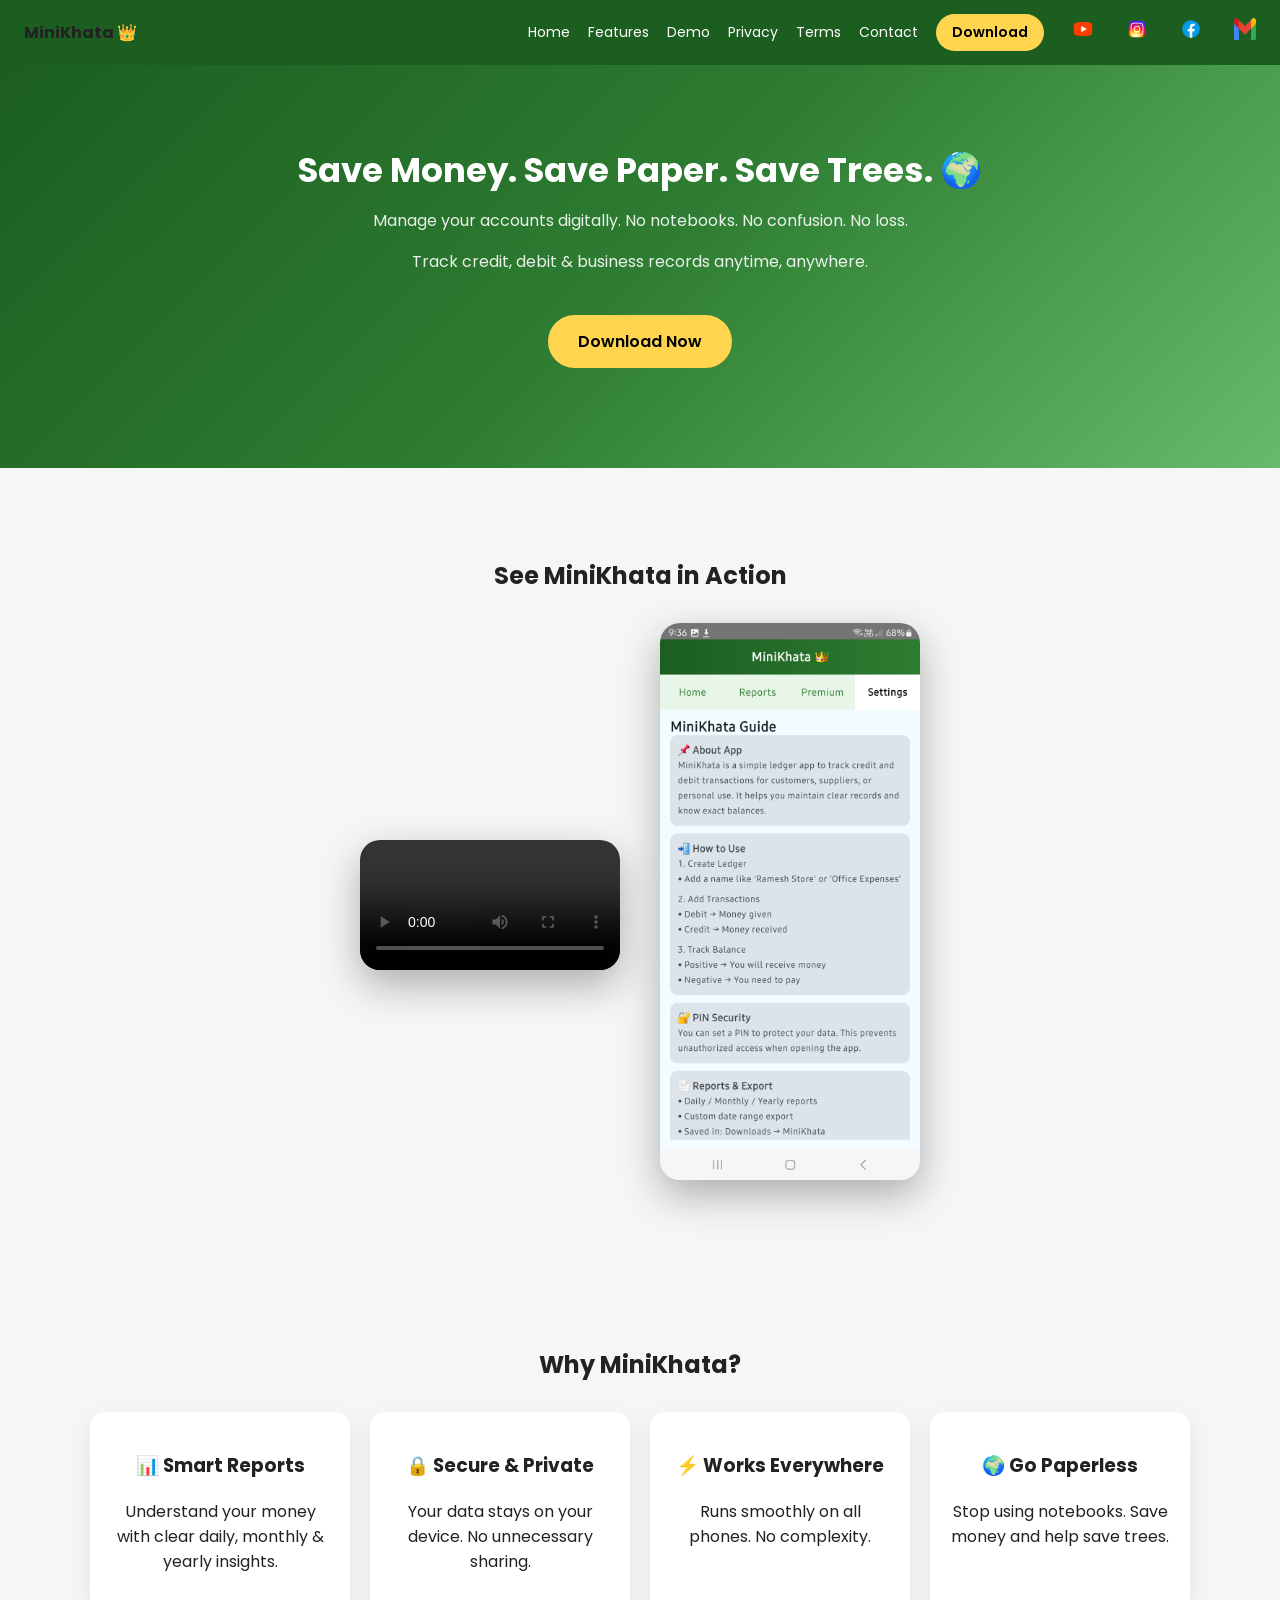
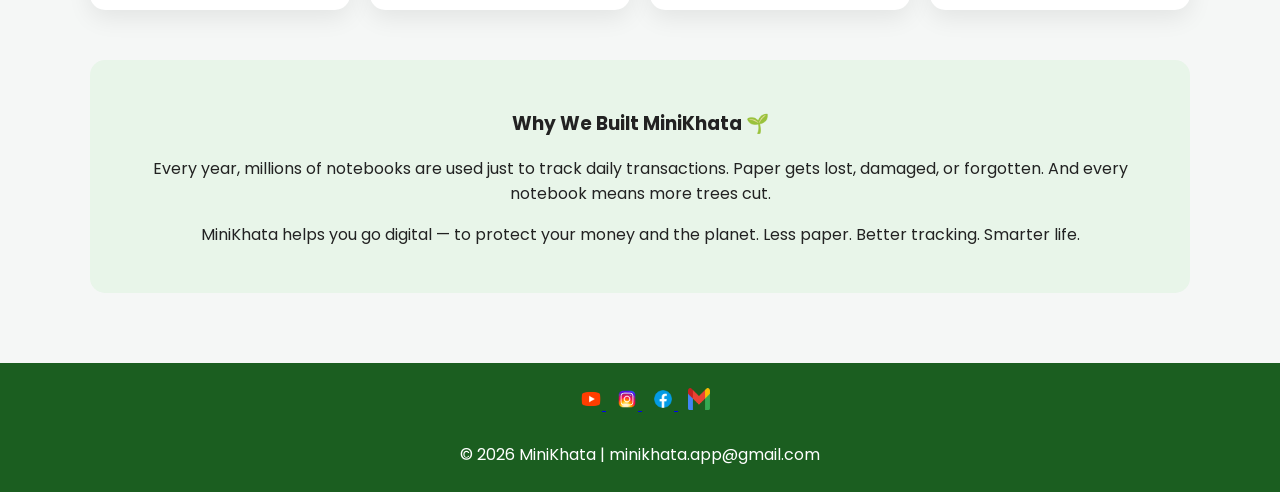
==== index.html @ c978efbb "Update index.html" ====
<!DOCTYPE html>
<html lang="en">
<head>
<meta charset="UTF-8">
<meta name="viewport" content="width=device-width, initial-scale=1.0">

<title>MiniKhata – Smart Ledger App</title>

<link href="https://fonts.googleapis.com/css2?family=Poppins:wght@300;500;700&display=swap" rel="stylesheet">

<style>

body{
margin:0;
font-family:'Poppins',sans-serif;
background:#f5f7f6;
color:#222;
}

/* NAV */
nav{
position:sticky;
top:0;
display:flex;
justify-content:space-between;
align-items:center;
padding:14px 24px;
background:#1B5E20;
z-index:1000;
}

nav a{
color:white;
text-decoration:none;
margin-left:18px;
font-size:14px;
}

.download-btn{
background:#FFD54F;
color:black;
padding:8px 16px;
border-radius:20px;
font-weight:600;
}

/* SOCIAL ICONS */
.social-icons img{
width:22px;
height:22px;
margin-left:10px;
}

/* HERO */
.hero{
background:linear-gradient(135deg,#1B5E20,#2E7D32,#66BB6A);
color:white;
text-align:center;
padding:80px 20px 100px;
}

.hero h1{
font-size:34px;
max-width:700px;
margin:auto;
}

.hero p{
margin-top:12px;
font-size:16px;
opacity:0.9;
}

.btn{
margin-top:25px;
display:inline-block;
padding:14px 30px;
background:#FFD54F;
color:black;
border-radius:30px;
text-decoration:none;
font-weight:600;
}

/* MAIN SECTION */
.section{
padding:70px 20px;
max-width:1100px;
margin:auto;
}

.center{text-align:center;}

/* VIDEO + SLIDER */
.showcase{
display:flex;
gap:40px;
justify-content:center;
align-items:center;
flex-wrap:wrap;
margin-top:30px;
}

video{
width:260px;
border-radius:20px;
box-shadow:0 15px 40px rgba(0,0,0,0.3);
}

.slider img{
width:260px;
border-radius:20px;
box-shadow:0 15px 40px rgba(0,0,0,0.3);
}

/* FEATURES */
.features{
display:grid;
grid-template-columns:repeat(auto-fit,minmax(220px,1fr));
gap:20px;
margin-top:30px;
}

.card{
background:white;
padding:20px;
border-radius:15px;
box-shadow:0 8px 25px rgba(0,0,0,0.08);
}

/* PURPOSE */
.purpose{
background:#e8f5e9;
border-radius:15px;
padding:30px;
margin-top:50px;
}

/* FOOTER */
footer{
text-align:center;
padding:25px;
background:#1B5E20;
color:white;
}

/* MOBILE */
@media(max-width:600px){
.hero h1{font-size:24px;}
video,.slider img{width:200px;}
}

</style>
</head>

<body>

<!-- NAV -->
<nav>
<div><strong>MiniKhata 👑</strong></div>

<div style="display:flex;align-items:center;">
<a href="#home">Home</a>
<a href="#features">Features</a>
<a href="#showcase">Demo</a>
<a href="privacy.html">Privacy</a>
<a href="terms.html">Terms</a>
<a href="contact.html">Contact</a>

<a href="https://play.google.com/store/apps/details?id=com.mahesh.minikhata" class="download-btn">Download</a>

<div class="social-icons">
<a href="https://youtube.com/@minikhata-app" target="_blank">
<img src="assets/icons/youtube.png">
</a>
<a href="https://www.instagram.com/minikhata.app/" target="_blank">
<img src="assets/icons/instagram.png">
</a>
<a href="https://fb.com/MiniKhata" target="_blank">
<img src="assets/icons/facebook.png">
</a>
<a href="mailto:minikhata.app@gmail.com">
<img src="assets/icons/gmail.png">
</a>
</div>

</div>
</nav>

<!-- HERO -->
<section class="hero" id="home">

<h1>Save Money. Save Paper. Save Trees. 🌍</h1>

<p>Manage your accounts digitally. No notebooks. No confusion. No loss.</p>

<p>Track credit, debit & business records anytime, anywhere.</p>

<a href="https://play.google.com/store/apps/details?id=com.mahesh.minikhata" class="btn">
Download Now
</a>

</section>

<!-- SHOWCASE -->
<section class="section center" id="showcase">

<h2>See MiniKhata in Action</h2>

<div class="showcase">

<video controls>
<source src="assets/video/demo.mp4" type="video/mp4">
</video>

<div class="slider">
<img id="slide" src="assets/screens/1.jpg">
</div>

</div>

</section>

<!-- FEATURES -->
<section class="section center" id="features">

<h2>Why MiniKhata?</h2>

<div class="features">

<div class="card">
<h3>📊 Smart Reports</h3>
<p>Understand your money with clear daily, monthly & yearly insights.</p>
</div>

<div class="card">
<h3>🔒 Secure & Private</h3>
<p>Your data stays on your device. No unnecessary sharing.</p>
</div>

<div class="card">
<h3>⚡ Works Everywhere</h3>
<p>Runs smoothly on all phones. No complexity.</p>
</div>

<div class="card">
<h3>🌍 Go Paperless</h3>
<p>Stop using notebooks. Save money and help save trees.</p>
</div>

</div>

<!-- PURPOSE -->
<div class="purpose">

<h3>Why We Built MiniKhata 🌱</h3>

<p>
Every year, millions of notebooks are used just to track daily transactions.
Paper gets lost, damaged, or forgotten.
And every notebook means more trees cut.
</p>

<p>
MiniKhata helps you go digital — to protect your money and the planet.
Less paper. Better tracking. Smarter life.
</p>

</div>

</section>

<!-- FOOTER -->
<footer>

<div class="social-icons">
<a href="https://youtube.com/@minikhata-app" target=" blank">
<img src="assets/icons/youtube.png">
</a>

<a href="https://www.instagram.com/minikhata.app/" target=" blank">
<img src="assets/icons/instagram.png">
</a>

<a href="https://fb.com/MiniKhata" target=" blank">
<img src="assets/icons/facebook.png">
</a>

<a href="mailto:minikhata.app@gmail.com">
<img src="assets/icons/gmail.png">
</a>
</div>

<br>
© 2026 MiniKhata | minikhata.app@gmail.com

</footer>

<!-- SLIDER SCRIPT -->
<script>

let images = [
"assets/screens/1.jpg",
"assets/screens/2.jpg",
"assets/screens/3.jpg",
"assets/screens/4.jpg",
"assets/screens/5.jpg",
"assets/screens/6.jpg",
"assets/screens/7.jpg",
"assets/screens/8.jpg",
"assets/screens/9.jpg",
"assets/screens/10.jpg",
"assets/screens/11.jpg"
];

let i = 0;

setInterval(() => {
i = (i + 1) % images.length;
document.getElementById("slide").src = images[i];
}, 700);

</script>

</body>
</html>
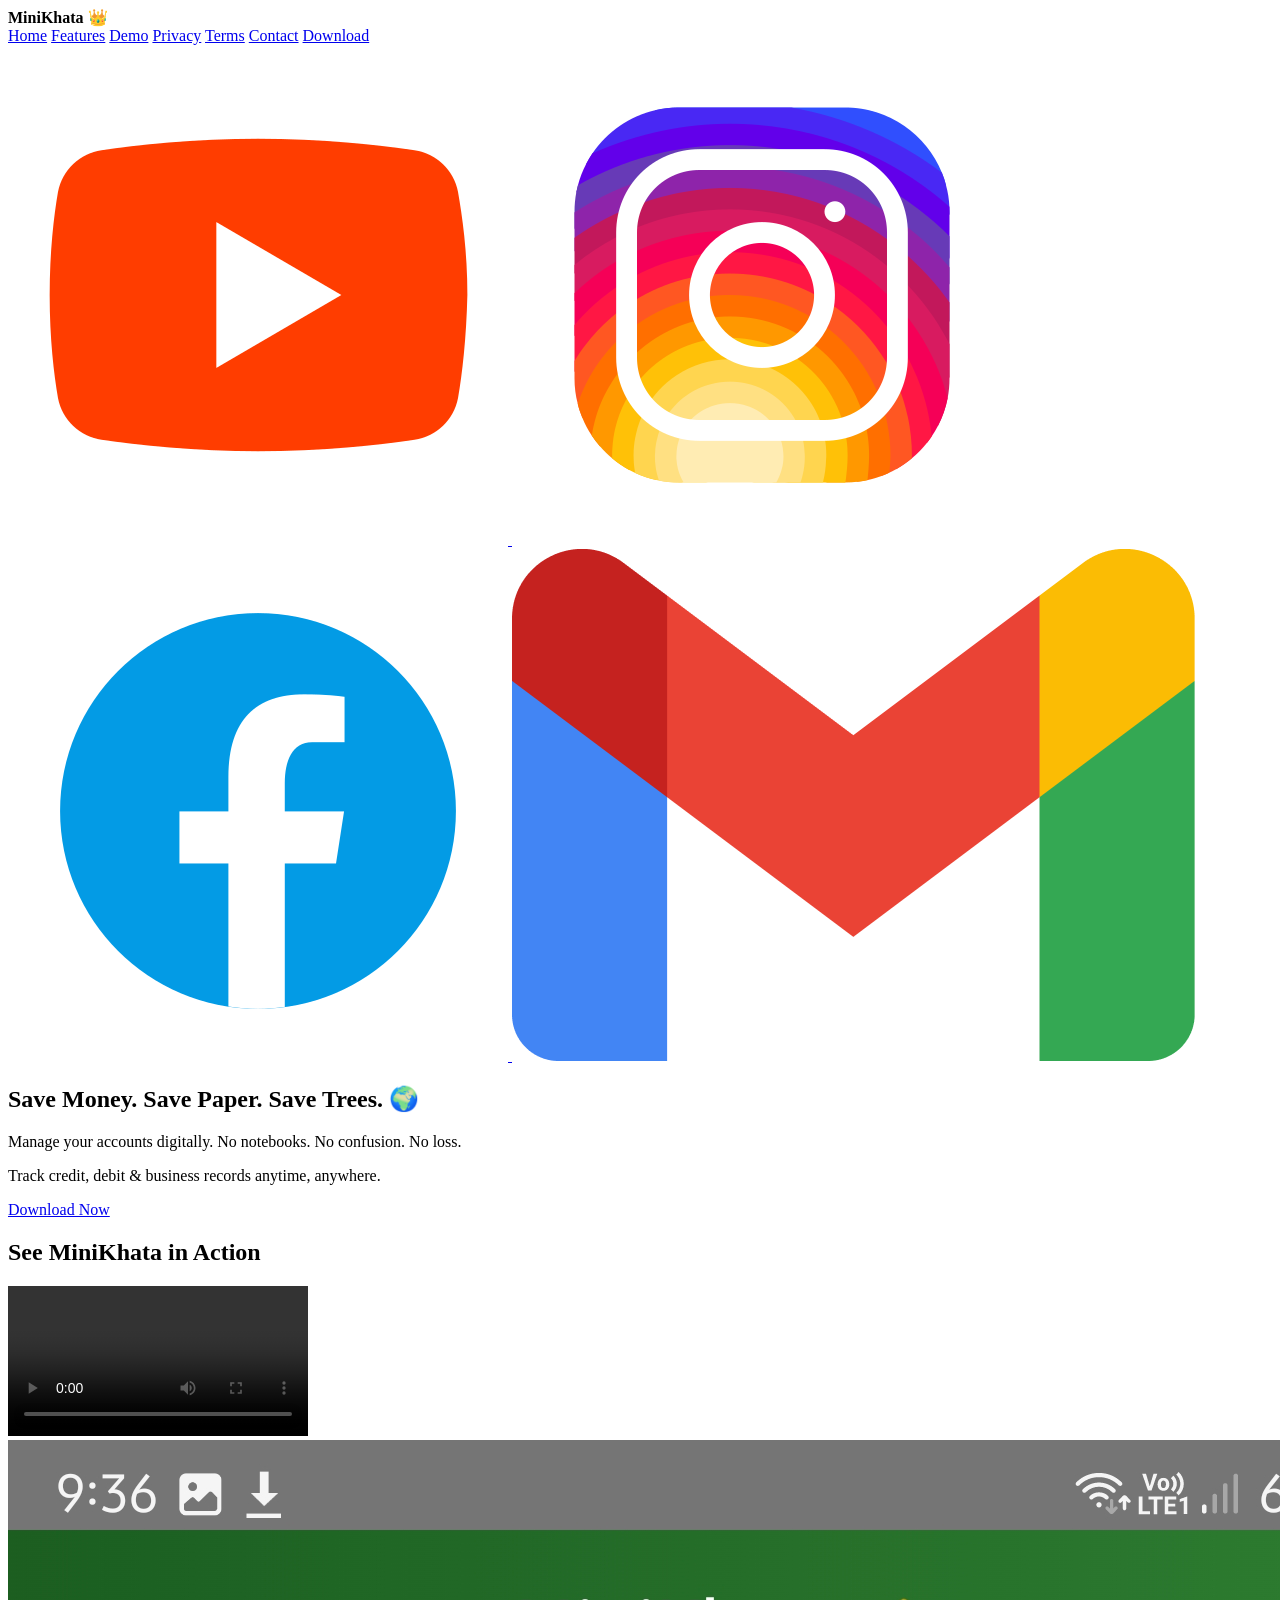
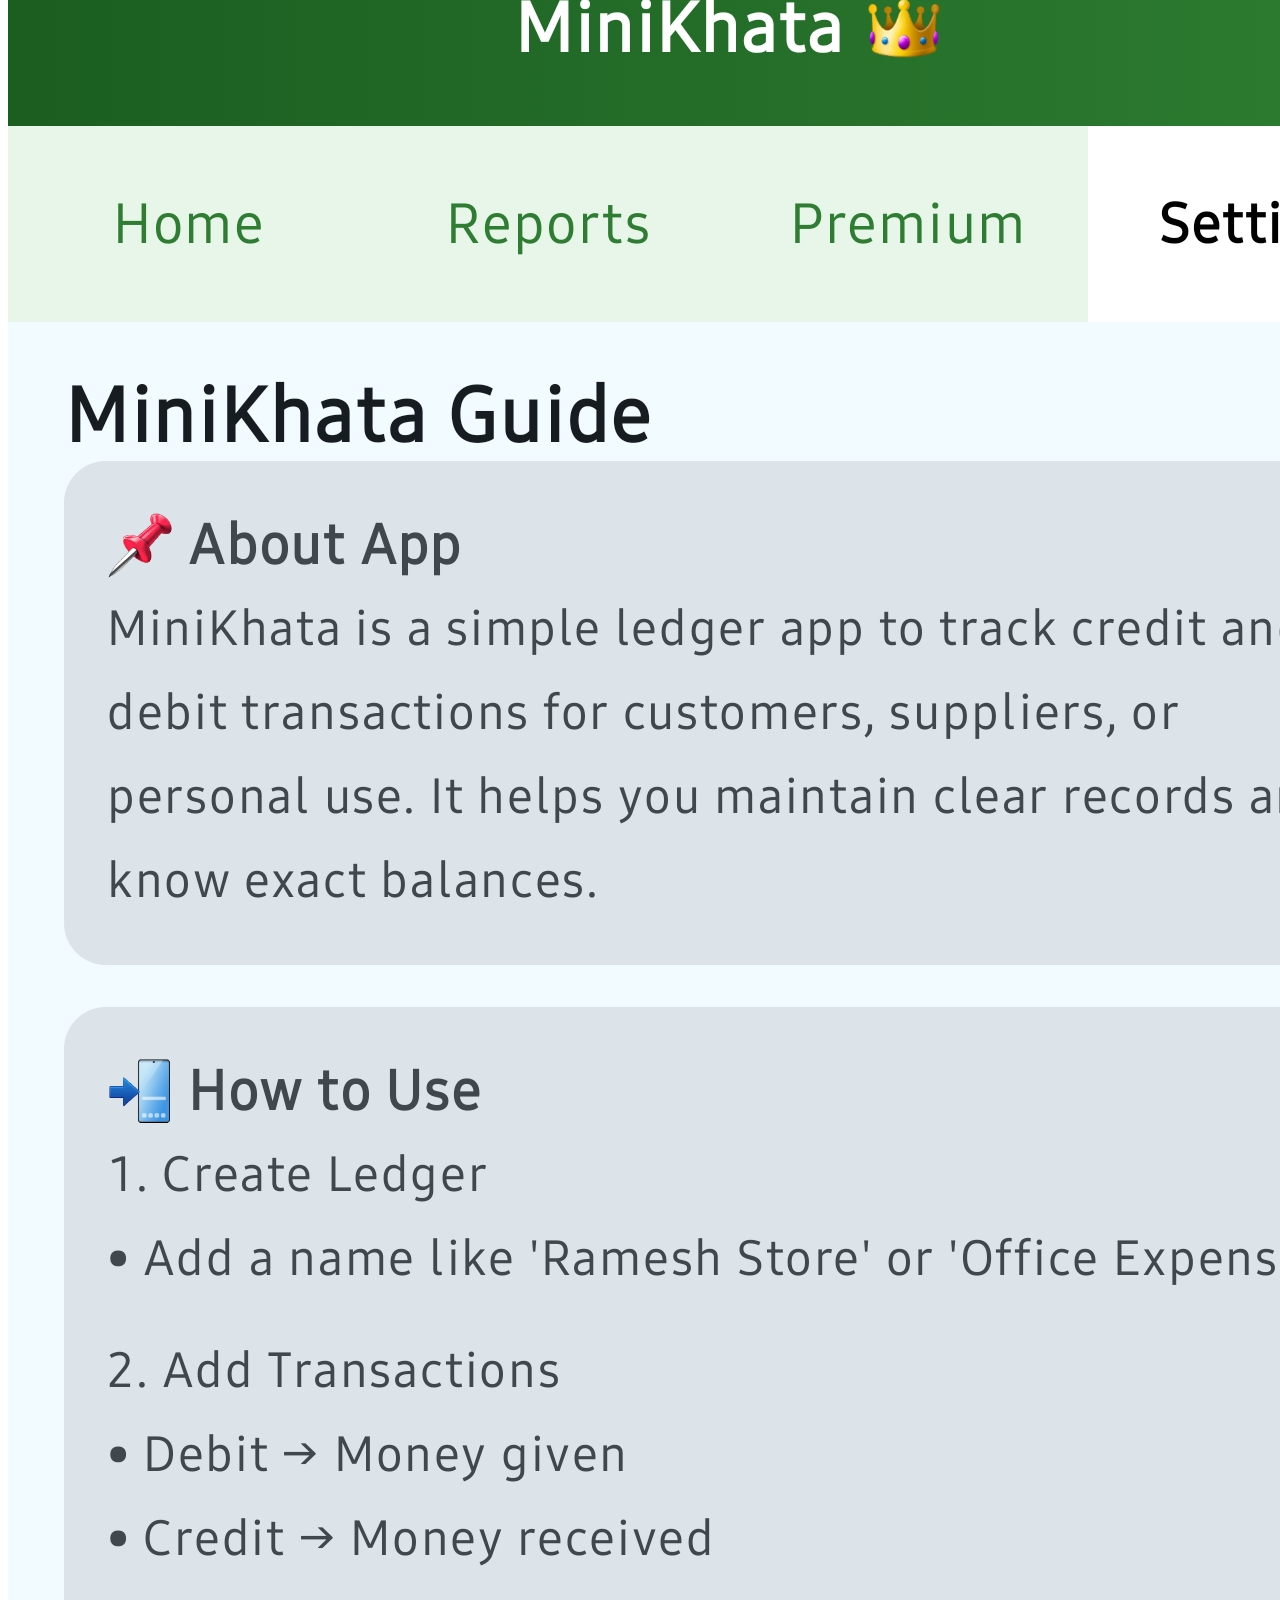
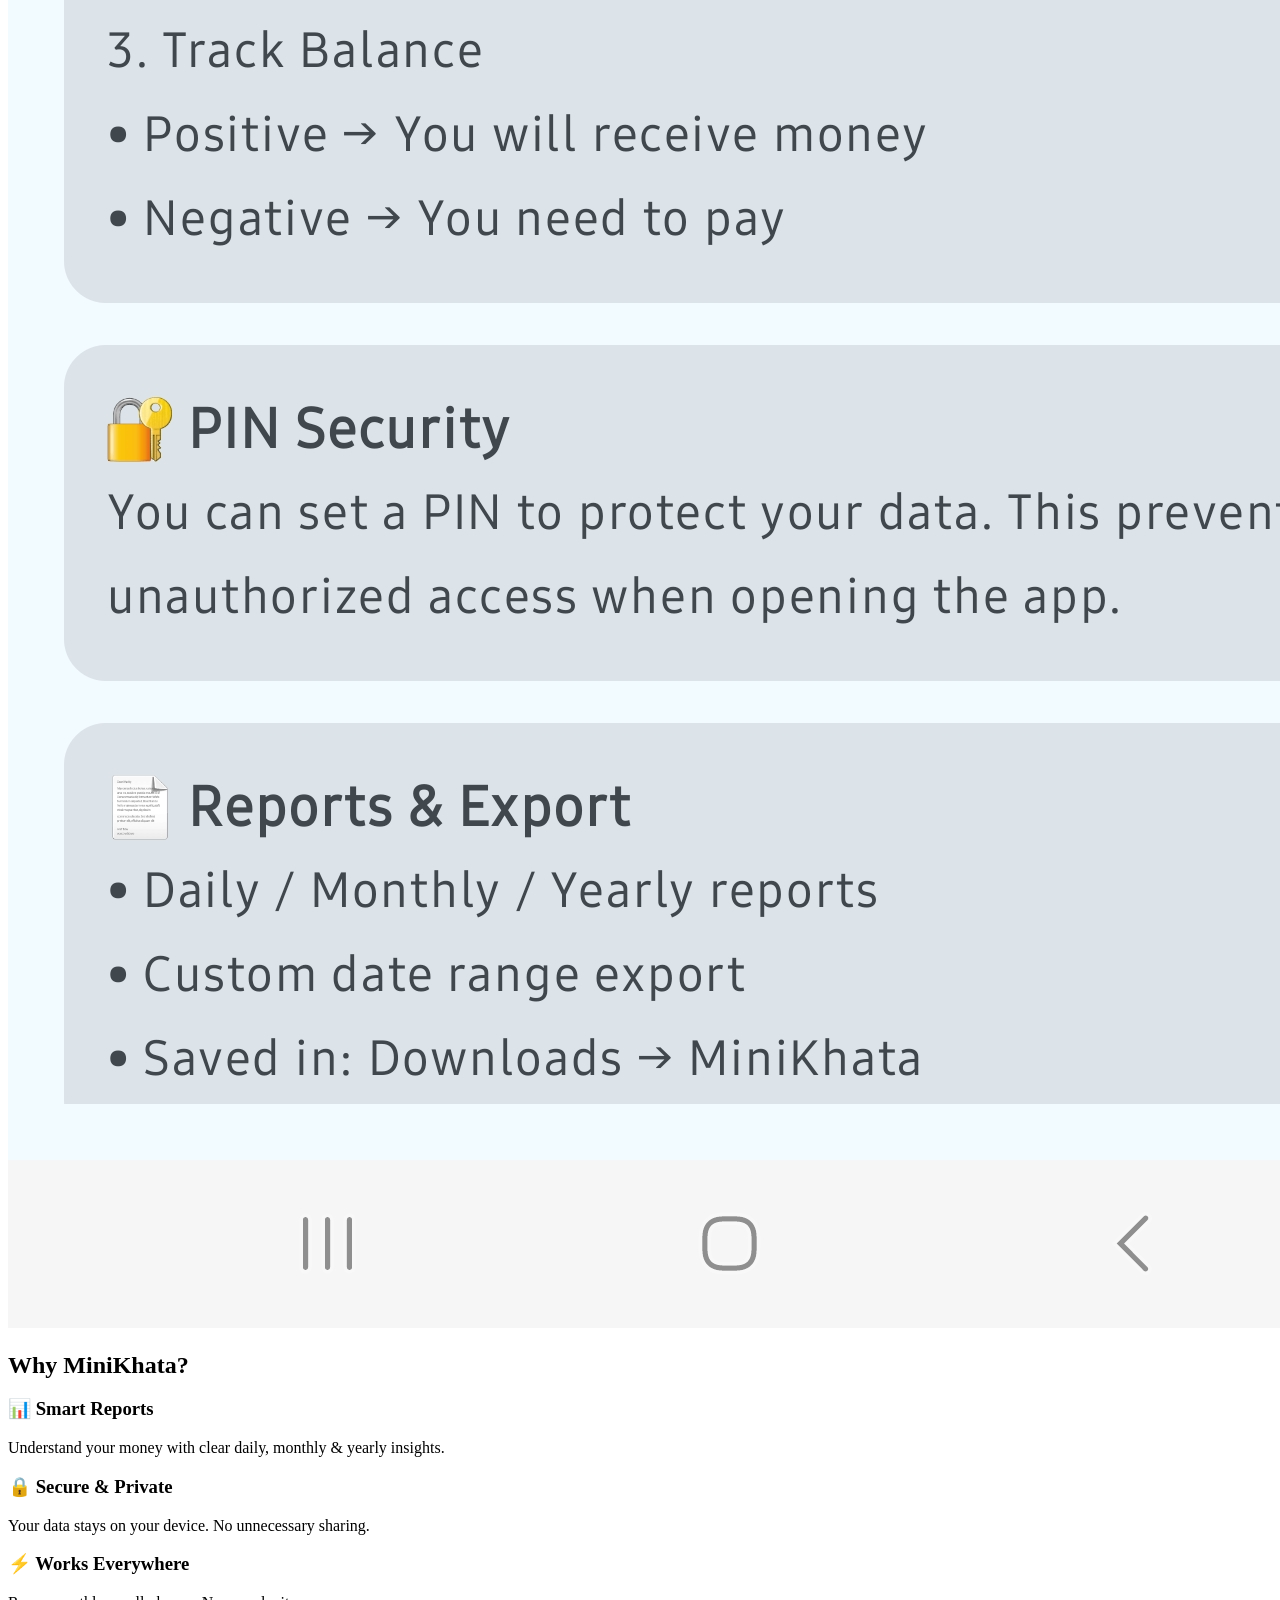
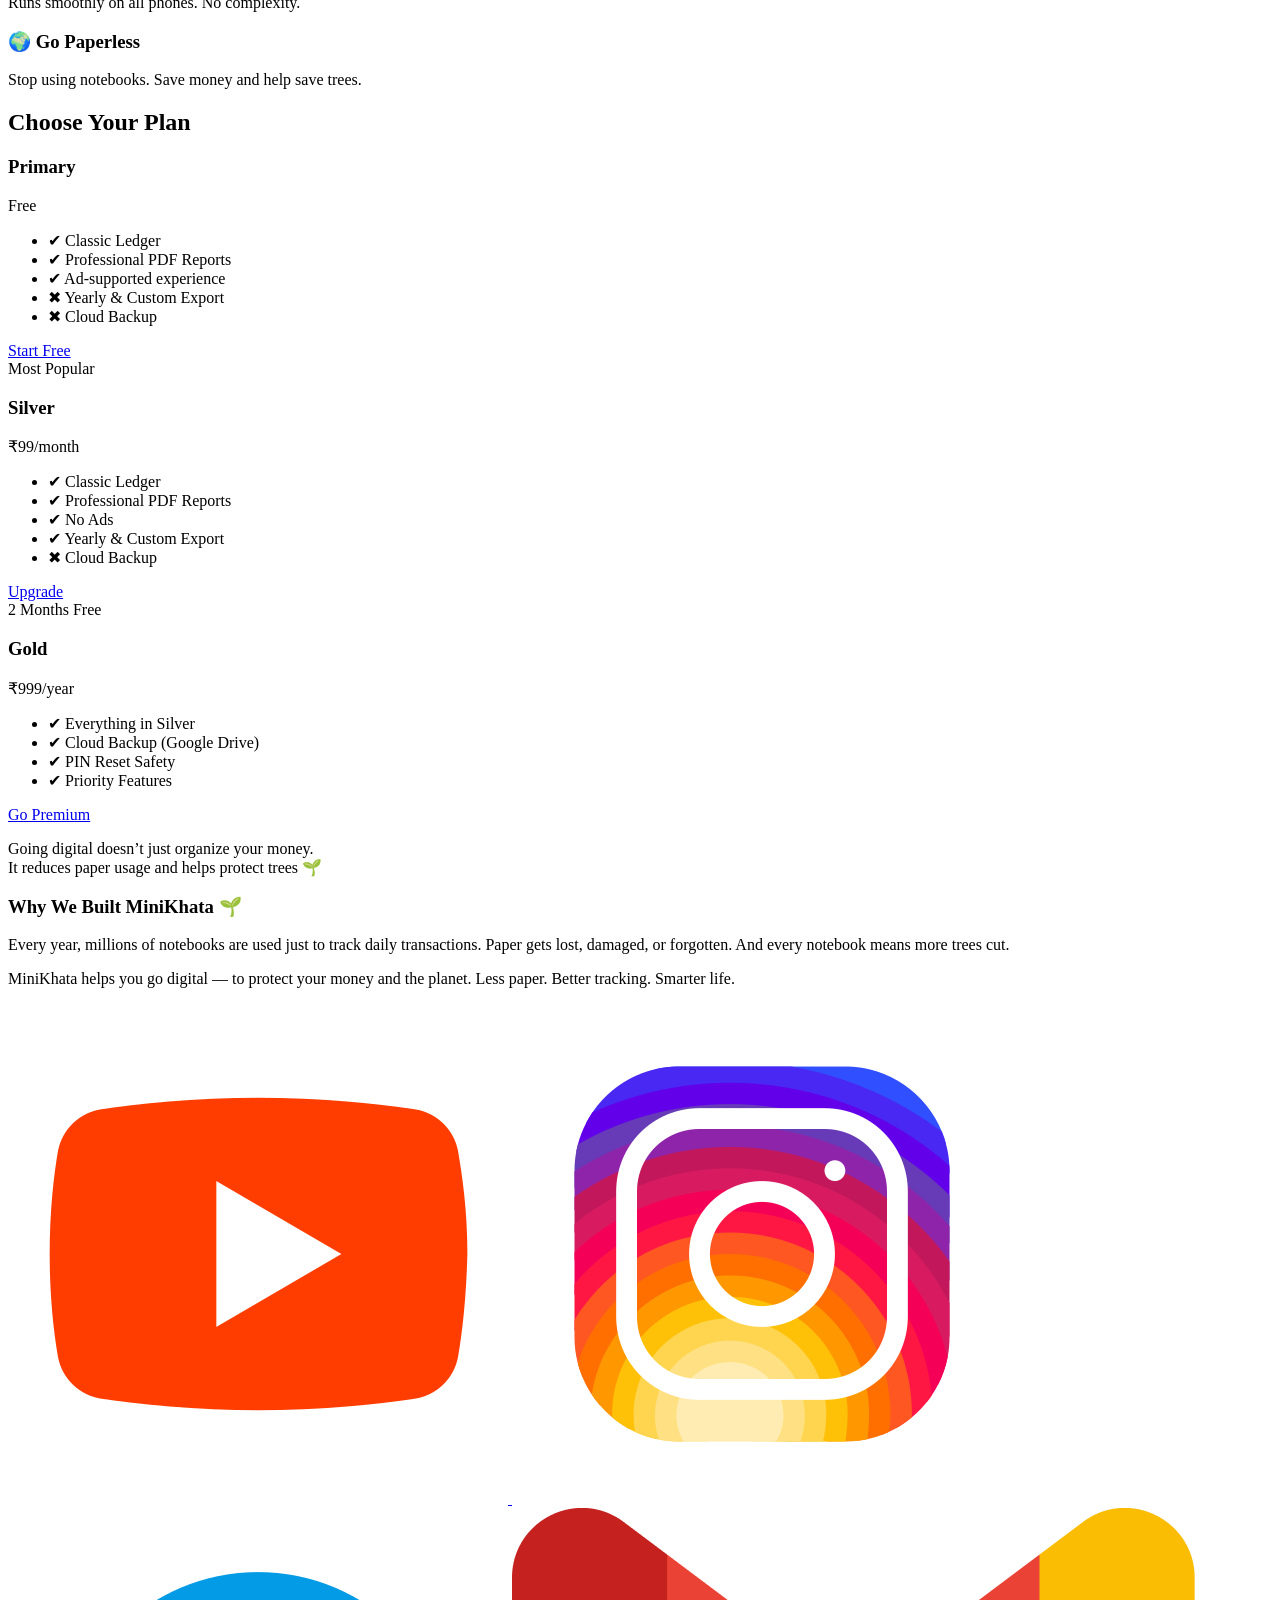
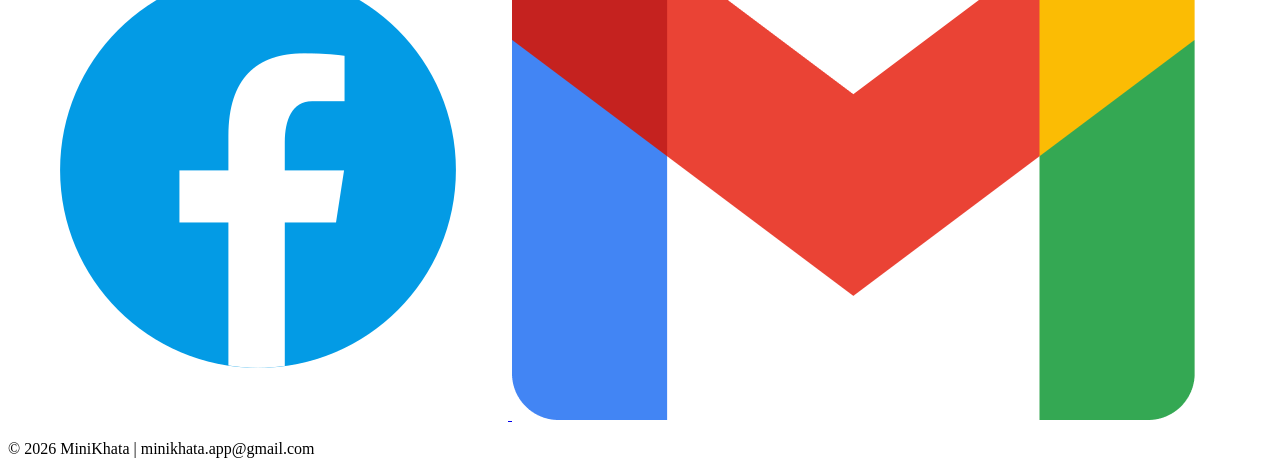
==== commit 482fc96b: "Update index.html" ====
--- a/index.html
+++ b/index.html
@@ -7,150 +7,8 @@
 <title>MiniKhata – Smart Ledger App</title>
 
 <link href="https://fonts.googleapis.com/css2?family=Poppins:wght@300;500;700&display=swap" rel="stylesheet">
-
-<style>
-
-body{
-margin:0;
-font-family:'Poppins',sans-serif;
-background:#f5f7f6;
-color:#222;
-}
-
-/* NAV */
-nav{
-position:sticky;
-top:0;
-display:flex;
-justify-content:space-between;
-align-items:center;
-padding:14px 24px;
-background:#1B5E20;
-z-index:1000;
-}
-
-nav a{
-color:white;
-text-decoration:none;
-margin-left:18px;
-font-size:14px;
-}
-
-.download-btn{
-background:#FFD54F;
-color:black;
-padding:8px 16px;
-border-radius:20px;
-font-weight:600;
-}
-
-/* SOCIAL ICONS */
-.social-icons img{
-width:22px;
-height:22px;
-margin-left:10px;
-}
-
-/* HERO */
-.hero{
-background:linear-gradient(135deg,#1B5E20,#2E7D32,#66BB6A);
-color:white;
-text-align:center;
-padding:80px 20px 100px;
-}
-
-.hero h1{
-font-size:34px;
-max-width:700px;
-margin:auto;
-}
-
-.hero p{
-margin-top:12px;
-font-size:16px;
-opacity:0.9;
-}
-
-.btn{
-margin-top:25px;
-display:inline-block;
-padding:14px 30px;
-background:#FFD54F;
-color:black;
-border-radius:30px;
-text-decoration:none;
-font-weight:600;
-}
-
-/* MAIN SECTION */
-.section{
-padding:70px 20px;
-max-width:1100px;
-margin:auto;
-}
-
-.center{text-align:center;}
-
-/* VIDEO + SLIDER */
-.showcase{
-display:flex;
-gap:40px;
-justify-content:center;
-align-items:center;
-flex-wrap:wrap;
-margin-top:30px;
-}
-
-video{
-width:260px;
-border-radius:20px;
-box-shadow:0 15px 40px rgba(0,0,0,0.3);
-}
-
-.slider img{
-width:260px;
-border-radius:20px;
-box-shadow:0 15px 40px rgba(0,0,0,0.3);
-}
-
-/* FEATURES */
-.features{
-display:grid;
-grid-template-columns:repeat(auto-fit,minmax(220px,1fr));
-gap:20px;
-margin-top:30px;
-}
-
-.card{
-background:white;
-padding:20px;
-border-radius:15px;
-box-shadow:0 8px 25px rgba(0,0,0,0.08);
-}
-
-/* PURPOSE */
-.purpose{
-background:#e8f5e9;
-border-radius:15px;
-padding:30px;
-margin-top:50px;
-}
-
-/* FOOTER */
-footer{
-text-align:center;
-padding:25px;
-background:#1B5E20;
-color:white;
-}
-
-/* MOBILE */
-@media(max-width:600px){
-.hero h1{font-size:24px;}
-video,.slider img{width:200px;}
-}
-
-</style>
+<link rel="stylesheet" href="style.css">
+
 </head>
 
 <body>
@@ -159,7 +17,7 @@
 <nav>
 <div><strong>MiniKhata 👑</strong></div>
 
-<div style="display:flex;align-items:center;">
+<div class="nav-right">
 <a href="#home">Home</a>
 <a href="#features">Features</a>
 <a href="#showcase">Demo</a>
@@ -193,7 +51,6 @@
 <h1>Save Money. Save Paper. Save Trees. 🌍</h1>
 
 <p>Manage your accounts digitally. No notebooks. No confusion. No loss.</p>
-
 <p>Track credit, debit & business records anytime, anywhere.</p>
 
 <a href="https://play.google.com/store/apps/details?id=com.mahesh.minikhata" class="btn">
@@ -250,9 +107,77 @@
 
 </div>
 
+</section>
+
+<!-- PRICING -->
+<section class="pricing-section">
+
+<h2>Choose Your Plan</h2>
+
+<div class="pricing-container">
+
+<div class="pricing-card primary">
+<h3>Primary</h3>
+<p class="price">Free</p>
+
+<ul>
+<li>✔ Classic Ledger</li>
+<li>✔ Professional PDF Reports</li>
+<li>✔ Ad-supported experience</li>
+<li>✖ Yearly & Custom Export</li>
+<li>✖ Cloud Backup</li>
+</ul>
+
+<a href="#" class="btn btn-outline">Start Free</a>
+</div>
+
+<div class="pricing-card silver">
+<div class="badge">Most Popular</div>
+
+<h3>Silver</h3>
+<p class="price">₹99<span>/month</span></p>
+
+<ul>
+<li>✔ Classic Ledger</li>
+<li>✔ Professional PDF Reports</li>
+<li>✔ No Ads</li>
+<li>✔ Yearly & Custom Export</li>
+<li>✖ Cloud Backup</li>
+</ul>
+
+<a href="#" class="btn btn-primary">Upgrade</a>
+</div>
+
+<div class="pricing-card gold">
+<div class="badge gold-badge">2 Months Free</div>
+
+<h3>Gold</h3>
+<p class="price">₹999<span>/year</span></p>
+
+<ul>
+<li>✔ Everything in Silver</li>
+<li>✔ Cloud Backup (Google Drive)</li>
+<li>✔ PIN Reset Safety</li>
+<li>✔ Priority Features</li>
+</ul>
+
+<a href="#" class="btn btn-gold">Go Premium</a>
+</div>
+
+</div>
+
+</section>
+
+<!-- EMOTION -->
+<div class="purpose center small-purpose">
+<p>
+Going digital doesn’t just organize your money.<br>
+It reduces paper usage and helps protect trees 🌱
+</p>
+</div>
+
 <!-- PURPOSE -->
 <div class="purpose">
-
 <h3>Why We Built MiniKhata 🌱</h3>
 
 <p>
@@ -268,21 +193,19 @@
 
 </div>
 
-</section>
-
 <!-- FOOTER -->
 <footer>
 
-<div class="social-icons">
-<a href="https://youtube.com/@minikhata-app" target=" blank">
+<div class="social-icons footer-icons">
+<a href="https://youtube.com/@minikhata-app" target="_blank">
 <img src="assets/icons/youtube.png">
 </a>
 
-<a href="https://www.instagram.com/minikhata.app/" target=" blank">
+<a href="https://www.instagram.com/minikhata.app/" target="_blank">
 <img src="assets/icons/instagram.png">
 </a>
 
-<a href="https://fb.com/MiniKhata" target=" blank">
+<a href="https://fb.com/MiniKhata" target="_blank">
 <img src="assets/icons/facebook.png">
 </a>
 
@@ -291,14 +214,12 @@
 </a>
 </div>
 
-<br>
-© 2026 MiniKhata | minikhata.app@gmail.com
+<p>© 2026 MiniKhata | minikhata.app@gmail.com</p>
 
 </footer>
 
-<!-- SLIDER SCRIPT -->
+<!-- SLIDER -->
 <script>
-
 let images = [
 "assets/screens/1.jpg",
 "assets/screens/2.jpg",
@@ -318,8 +239,7 @@
 setInterval(() => {
 i = (i + 1) % images.length;
 document.getElementById("slide").src = images[i];
-}, 700);
-
+}, 1200);
 </script>
 
 </body>
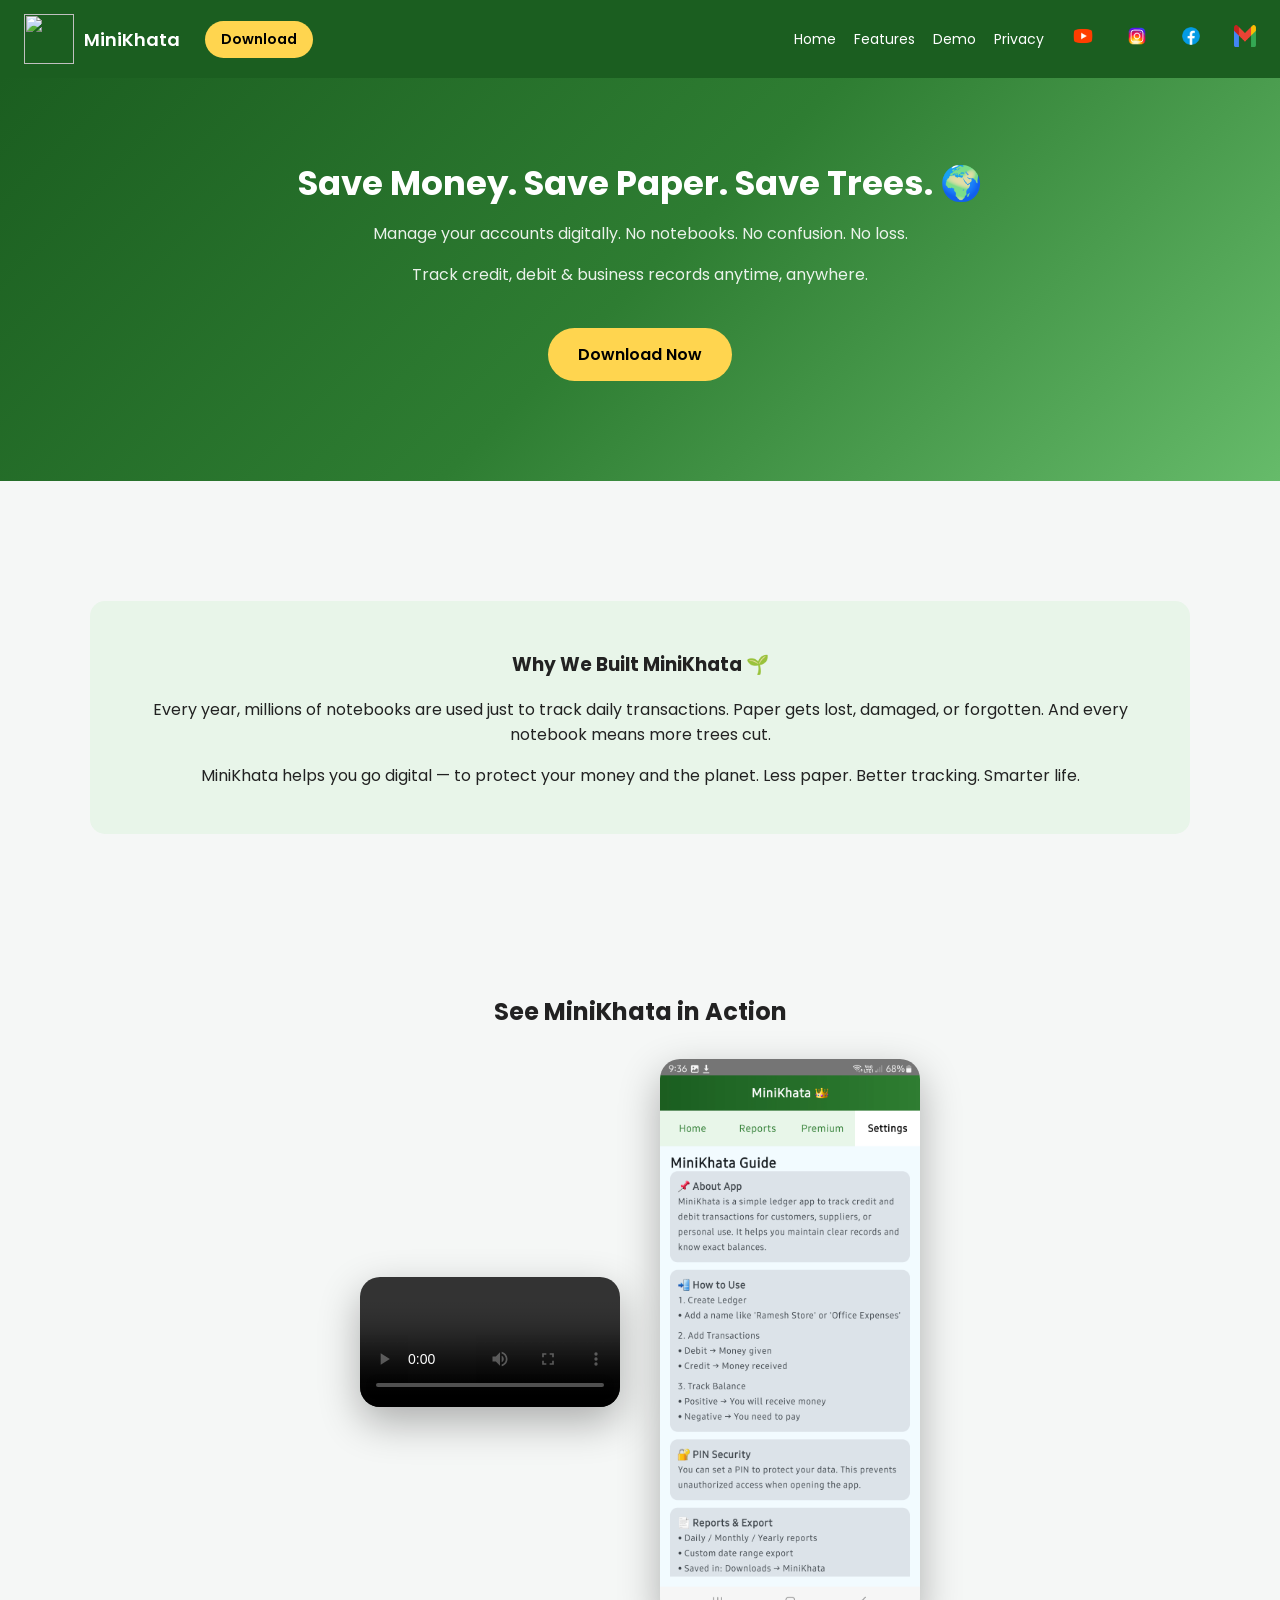
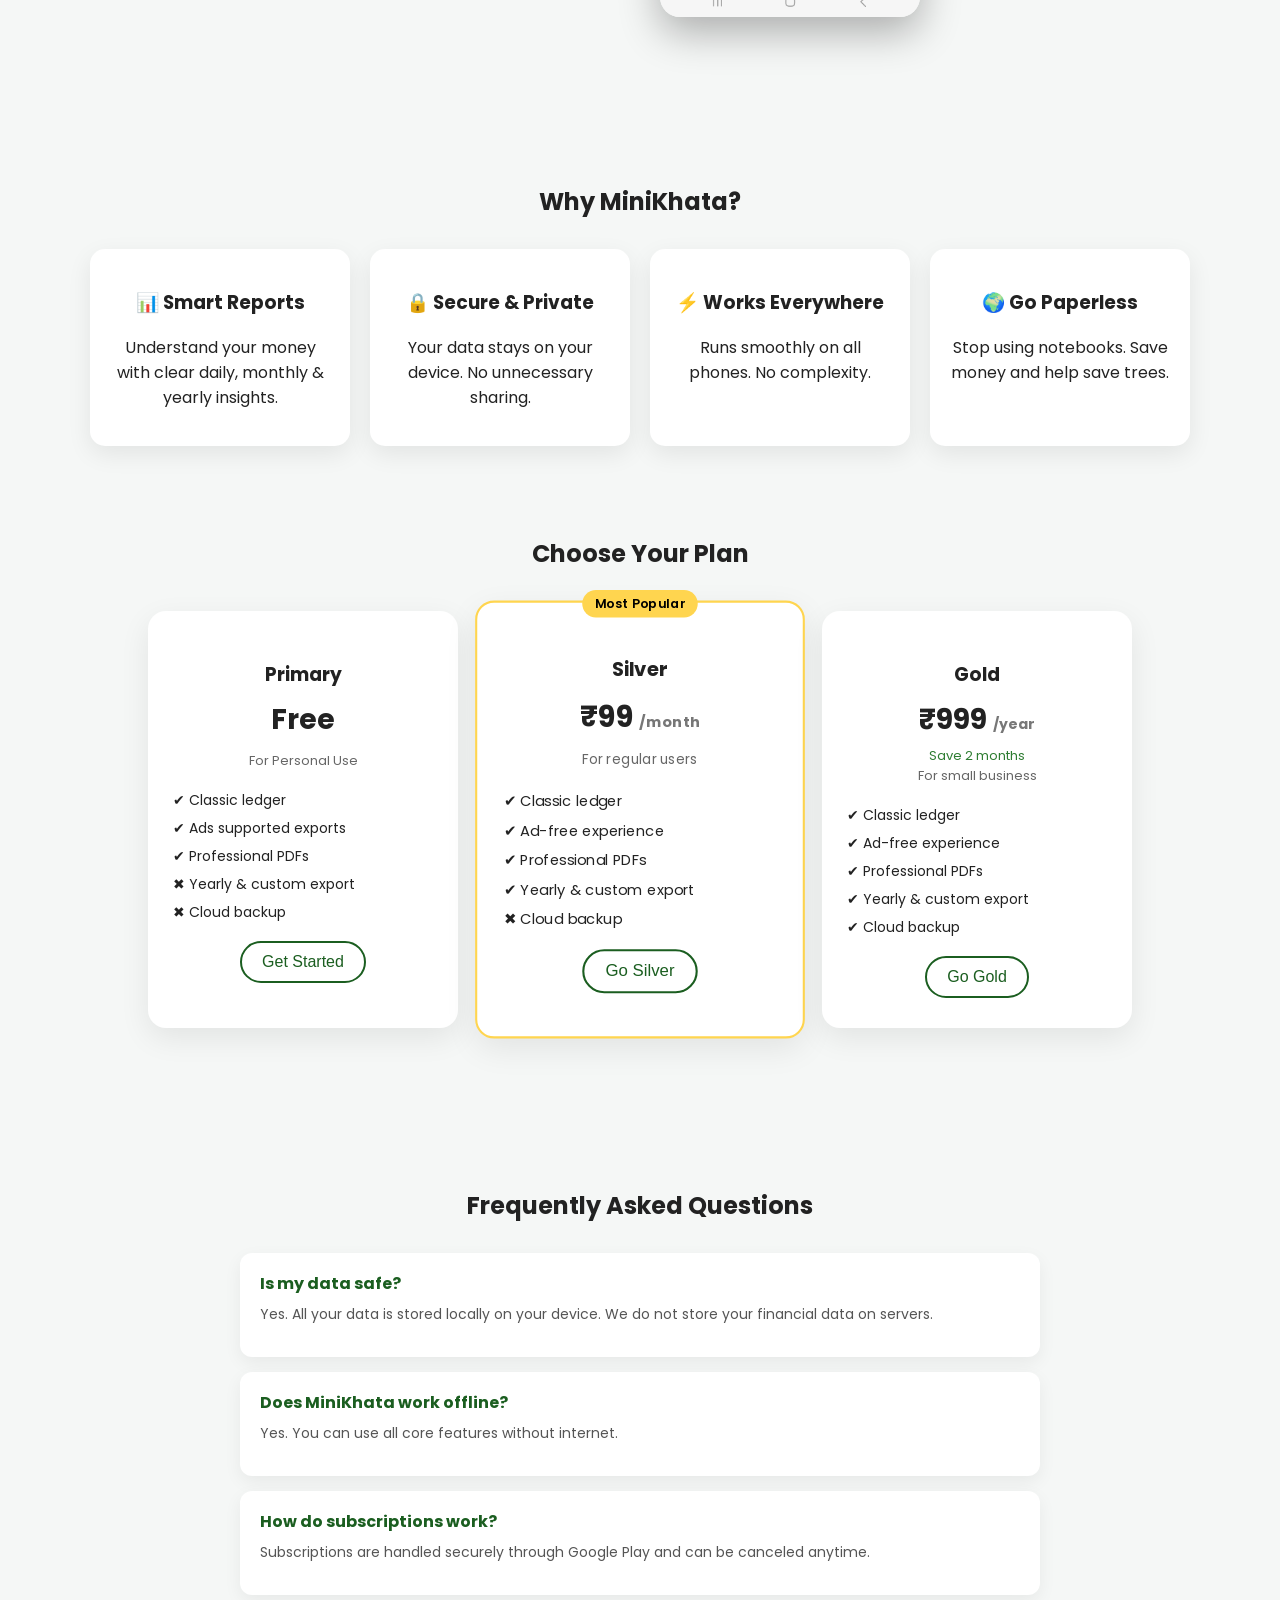
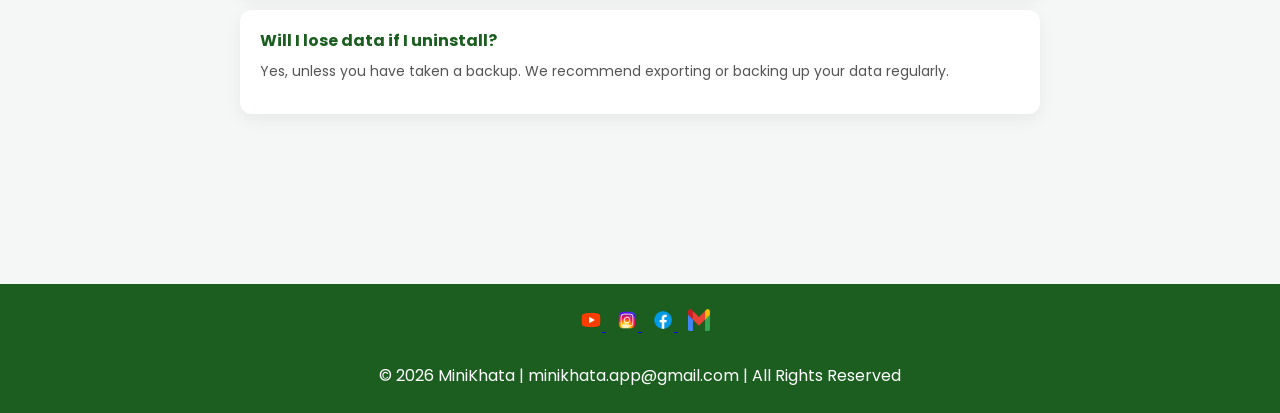
==== commit db9d67e3: "Update index.html" ====
--- a/index.html
+++ b/index.html
@@ -7,43 +7,379 @@
 <title>MiniKhata – Smart Ledger App</title>
 
 <link href="https://fonts.googleapis.com/css2?family=Poppins:wght@300;500;700&display=swap" rel="stylesheet">
-<link rel="stylesheet" href="style.css">
-
+
+<style>
+
+html, body {
+  height: 100%;
+}
+
+body {
+  display: flex;
+  flex-direction: column;
+}
+
+footer {
+  margin-top: auto;
+}
+
+body{
+margin:0;
+font-family:'Poppins',sans-serif;
+background:#f5f7f6;
+color:#222;
+}
+
+/* NAV STRUCTURE FIX */
+.nav {
+  display: flex;
+  justify-content: space-between;
+  align-items: center;
+  padding: 14px 24px;
+  background: #1B5E20;
+}
+
+/* LEFT SIDE */
+.nav-left {
+  display: flex;
+  align-items: center;
+  gap: 10px;
+}
+
+.logo {
+  width: 50px;
+  height: 50px;
+  object-fit: contain;
+}
+
+.nav-left .download-btn {
+  margin-left: 15px;
+}
+
+.brand {
+  color: white;
+  font-weight: 600;
+  font-size: 18px;
+}
+
+/* RIGHT SIDE */
+.nav-right {
+  display: flex;
+  align-items: center;
+}
+
+/* NAV */
+
+nav a{
+color:white;
+text-decoration:none;
+margin-left:18px;
+font-size:14px;
+}
+
+.download-btn{
+background:#FFD54F;
+color:black;
+padding:8px 16px;
+border-radius:20px;
+font-weight:600;
+}
+
+/* SOCIAL ICONS */
+.social-icons img{
+width:22px;
+height:22px;
+margin-left:10px;
+}
+
+/* HERO */
+.hero{
+background:linear-gradient(135deg,#1B5E20,#2E7D32,#66BB6A);
+color:white;
+text-align:center;
+padding:80px 20px 100px;
+}
+
+.hero h1{
+font-size:34px;
+color:white;
+max-width:700px;
+margin:auto;
+}
+
+.hero p{
+margin-top:12px;
+font-size:16px;
+opacity:0.9;
+}
+
+.btn{
+margin-top:25px;
+display:inline-block;
+padding:14px 30px;
+background:#FFD54F;
+color:black;
+border-radius:30px;
+text-decoration:none;
+font-weight:600;
+}
+
+/* MAIN SECTION */
+.section{
+padding:70px 20px;
+max-width:1100px;
+margin:auto;
+}
+
+.center{text-align:center;}
+
+/* PURPOSE */
+.purpose{
+background:#e8f5e9;
+text-align:center;
+border-radius:15px;
+padding:30px;
+margin-top:50px;
+}
+
+/* VIDEO + SLIDER */
+.showcase{
+display:flex;
+gap:40px;
+justify-content:center;
+align-items:center;
+flex-wrap:wrap;
+margin-top:30px;
+}
+
+video{
+width:260px;
+border-radius:20px;
+box-shadow:0 15px 40px rgba(0,0,0,0.3);
+}
+
+.slider img{
+width:260px;
+border-radius:20px;
+box-shadow:0 15px 40px rgba(0,0,0,0.3);
+}
+
+/* FEATURES */
+.features{
+display:grid;
+grid-template-columns:repeat(auto-fit,minmax(220px,1fr));
+gap:20px;
+margin-top:30px;
+}
+
+.card{
+background:white;
+padding:20px;
+border-radius:15px;
+box-shadow:0 8px 25px rgba(0,0,0,0.08);
+}
+
+/* PRICING SECTION */
+.pricing {
+  display: flex;
+  gap: 25px;
+  justify-content: center;
+  flex-wrap: wrap;
+  margin-top: 40px;
+}
+
+.price-card {
+  background: white;
+  padding: 30px 25px;
+  border-radius: 18px;
+  width: 260px;
+  box-shadow: 0 10px 30px rgba(0,0,0,0.08);
+  text-align: center;
+  position: relative;
+  transition: 0.3s;
+}
+
+.price-card:hover {
+  transform: translateY(-6px);
+  box-shadow: 0 18px 45px rgba(0,0,0,0.12);
+}
+
+.price-card h3 {
+  margin-bottom: 10px;
+}
+
+.price {
+  font-size: 28px;
+  font-weight: 700;
+  margin: 10px 0;
+}
+
+.price span {
+  font-size: 14px;
+  color: #777;
+}
+
+.tag {
+  font-size: 13px;
+  color: #666;
+  margin-bottom: 15px;
+}
+
+.price-card ul {
+  list-style: none;
+  padding: 0;
+  font-size: 14px;
+  line-height: 28px;
+  text-align: left;
+  margin: 15px 0;
+}
+
+.btn-outline {
+  display: inline-block;
+  padding: 10px 20px;
+  border-radius: 25px;
+  border: 2px solid #1B5E20;
+  color: #1B5E20;
+  text-decoration: none;
+  font-weight: 500;
+}
+
+.highlight {
+  border: 2px solid #FFD54F;
+  transform: scale(1.05);
+}
+
+.badge {
+  position: absolute;
+  top: -12px;
+  left: 50%;
+  transform: translateX(-50%);
+  background: #FFD54F;
+  color: black;
+  padding: 4px 12px;
+  border-radius: 20px;
+  font-size: 12px;
+  font-weight: 600;
+}
+
+.save {
+  color: #2E7D32;
+  font-size: 13px;
+  margin-top: -5px;
+}
+
+
+/* FAQ */
+.faq {
+  max-width: 800px;
+  margin: 30px auto;
+  text-align: left;
+}
+
+.faq-item {
+  background: white;
+  padding: 18px 20px;
+  border-radius: 12px;
+  margin-bottom: 15px;
+  box-shadow: 0 6px 18px rgba(0,0,0,0.06);
+}
+
+.faq-item h3 {
+  margin: 0;
+  font-size: 16px;
+  color: #1B5E20;
+}
+
+.faq-item p {
+  margin-top: 8px;
+  font-size: 14px;
+  color: #555;
+}
+
+/* FOOTER */
+footer{
+text-align:center;
+padding:25px;
+background:#1B5E20;
+color:white;
+}
+
+
+/* MOBILE */
+@media (max-width: 600px){
+
+  .hero h1{
+    font-size:24px;
+    padding:0 10px;
+  }
+
+  .hero p{
+    font-size:14px;
+    padding:0 10px;
+  }
+
+  video,
+  .slider img{
+    width:100%;
+    max-width:260px;
+  }
+
+  .nav-right{
+    display:none; /* clean mobile nav */
+  }
+
+  .nav-left{
+    justify-content:space-between;
+    width:100%;
+  }
+
+
+</style>
 </head>
 
 <body>
 
 <!-- NAV -->
-<nav>
-<div><strong>MiniKhata 👑</strong></div>
-
-<div class="nav-right">
-<a href="#home">Home</a>
-<a href="#features">Features</a>
-<a href="#showcase">Demo</a>
-<a href="privacy.html">Privacy</a>
-<a href="terms.html">Terms</a>
-<a href="contact.html">Contact</a>
-
-<a href="https://play.google.com/store/apps/details?id=com.mahesh.minikhata" class="download-btn">Download</a>
-
-<div class="social-icons">
-<a href="https://youtube.com/@minikhata-app" target="_blank">
-<img src="assets/icons/youtube.png">
-</a>
-<a href="https://www.instagram.com/minikhata.app/" target="_blank">
-<img src="assets/icons/instagram.png">
-</a>
-<a href="https://fb.com/MiniKhata" target="_blank">
-<img src="assets/icons/facebook.png">
-</a>
-<a href="mailto:minikhata.app@gmail.com">
-<img src="assets/icons/gmail.png">
-</a>
-</div>
-
-</div>
+<nav class="nav">
+
+  <!-- LEFT: LOGO + NAME -->
+  <div class="nav-left">
+    <img src="assets/icons/logo.png" class="logo">
+    <span class="brand">MiniKhata</span>
+
+<a href="https://play.google.com/store/apps/details?id=com.mahesh.minikhata" class="download-btn">
+      Download
+    </a>
+  </div>
+
+  <!-- RIGHT -->
+  <div class="nav-right">
+
+    <a href="#home">Home</a>
+    <a href="#features">Features</a>
+    <a href="#showcase">Demo</a>
+    <a href="privacy.html">Privacy</a>
+
+    <div class="social-icons">
+      <a href="https://youtube.com/@minikhata-app" target="_blank">
+        <img src="assets/icons/youtube.png">
+      </a>
+      <a href="https://www.instagram.com/minikhata.app/" target="_blank">
+        <img src="assets/icons/instagram.png">
+      </a>
+      <a href="https://fb.com/MiniKhata" target="_blank">
+        <img src="assets/icons/facebook.png">
+      </a>
+      <a href="mailto:minikhata.app@gmail.com">
+        <img src="assets/icons/gmail.png">
+      </a>
+    </div>
+
+  </div>
+
 </nav>
+
+<main>
 
 <!-- HERO -->
 <section class="hero" id="home">
@@ -51,6 +387,7 @@
 <h1>Save Money. Save Paper. Save Trees. 🌍</h1>
 
 <p>Manage your accounts digitally. No notebooks. No confusion. No loss.</p>
+
 <p>Track credit, debit & business records anytime, anywhere.</p>
 
 <a href="https://play.google.com/store/apps/details?id=com.mahesh.minikhata" class="btn">
@@ -59,125 +396,12 @@
 
 </section>
 
-<!-- SHOWCASE -->
-<section class="section center" id="showcase">
-
-<h2>See MiniKhata in Action</h2>
-
-<div class="showcase">
-
-<video controls>
-<source src="assets/video/demo.mp4" type="video/mp4">
-</video>
-
-<div class="slider">
-<img id="slide" src="assets/screens/1.jpg">
-</div>
-
-</div>
-
-</section>
-
-<!-- FEATURES -->
-<section class="section center" id="features">
-
-<h2>Why MiniKhata?</h2>
-
-<div class="features">
-
-<div class="card">
-<h3>📊 Smart Reports</h3>
-<p>Understand your money with clear daily, monthly & yearly insights.</p>
-</div>
-
-<div class="card">
-<h3>🔒 Secure & Private</h3>
-<p>Your data stays on your device. No unnecessary sharing.</p>
-</div>
-
-<div class="card">
-<h3>⚡ Works Everywhere</h3>
-<p>Runs smoothly on all phones. No complexity.</p>
-</div>
-
-<div class="card">
-<h3>🌍 Go Paperless</h3>
-<p>Stop using notebooks. Save money and help save trees.</p>
-</div>
-
-</div>
-
-</section>
-
-<!-- PRICING -->
-<section class="pricing-section">
-
-<h2>Choose Your Plan</h2>
-
-<div class="pricing-container">
-
-<div class="pricing-card primary">
-<h3>Primary</h3>
-<p class="price">Free</p>
-
-<ul>
-<li>✔ Classic Ledger</li>
-<li>✔ Professional PDF Reports</li>
-<li>✔ Ad-supported experience</li>
-<li>✖ Yearly & Custom Export</li>
-<li>✖ Cloud Backup</li>
-</ul>
-
-<a href="#" class="btn btn-outline">Start Free</a>
-</div>
-
-<div class="pricing-card silver">
-<div class="badge">Most Popular</div>
-
-<h3>Silver</h3>
-<p class="price">₹99<span>/month</span></p>
-
-<ul>
-<li>✔ Classic Ledger</li>
-<li>✔ Professional PDF Reports</li>
-<li>✔ No Ads</li>
-<li>✔ Yearly & Custom Export</li>
-<li>✖ Cloud Backup</li>
-</ul>
-
-<a href="#" class="btn btn-primary">Upgrade</a>
-</div>
-
-<div class="pricing-card gold">
-<div class="badge gold-badge">2 Months Free</div>
-
-<h3>Gold</h3>
-<p class="price">₹999<span>/year</span></p>
-
-<ul>
-<li>✔ Everything in Silver</li>
-<li>✔ Cloud Backup (Google Drive)</li>
-<li>✔ PIN Reset Safety</li>
-<li>✔ Priority Features</li>
-</ul>
-
-<a href="#" class="btn btn-gold">Go Premium</a>
-</div>
-
-</div>
-
-</section>
-
-<!-- EMOTION -->
-<div class="purpose center small-purpose">
-<p>
-Going digital doesn’t just organize your money.<br>
-It reduces paper usage and helps protect trees 🌱
-</p>
-</div>
-
 <!-- PURPOSE -->
+
+<section class="section center">
+
 <div class="purpose">
+
 <h3>Why We Built MiniKhata 🌱</h3>
 
 <p>
@@ -193,10 +417,166 @@
 
 </div>
 
+</section>
+
+
+<!-- SHOWCASE -->
+
+<section class="section center" id="showcase">
+
+<h2>See MiniKhata in Action</h2>
+
+<div class="showcase">
+
+<video controls>
+<source src="assets/video/demo.mp4" type="video/mp4">
+</video>
+
+<div class="slider">
+<img id="slide" src="assets/screens/1.jpg">
+</div>
+
+</div>
+
+</section>
+
+<!-- FEATURES -->
+<section class="section center" id="features">
+
+<h2>Why MiniKhata?</h2>
+
+<div class="features">
+
+<div class="card">
+<h3>📊 Smart Reports</h3>
+<p>Understand your money with clear daily, monthly & yearly insights.</p>
+</div>
+
+<div class="card">
+<h3>🔒 Secure & Private</h3>
+<p>Your data stays on your device. No unnecessary sharing.</p>
+</div>
+
+<div class="card">
+<h3>⚡ Works Everywhere</h3>
+<p>Runs smoothly on all phones. No complexity.</p>
+</div>
+
+<div class="card">
+<h3>🌍 Go Paperless</h3>
+<p>Stop using notebooks. Save money and help save trees.</p>
+</div>
+
+</div>
+
+<!-- PRICING -->
+
+<section class="section center" id="pricing">
+
+  <h2>Choose Your Plan</h2>
+
+  <div class="pricing">
+
+    <!-- PRIMARY -->
+    <div class="price-card">
+      <h3>Primary</h3>
+      <div class="price">Free</div>
+      <div class="tag">For Personal Use</div>
+
+      <ul>
+        <li>✔ Classic ledger</li>
+        <li>✔ Ads supported exports</li>
+        <li>✔ Professional PDFs</li>
+        <li>✖ Yearly & custom export</li>
+        <li>✖ Cloud backup</li>
+      </ul>
+
+   <a href="https://play.google.com/store/apps/details?id=com.mahesh.minikhata" class="btn-outline">Get Started</a>
+
+</div>
+
+    <!-- SILVER -->
+    <div class="price-card highlight">
+      <div class="badge">Most Popular</div>
+
+      <h3>Silver</h3>
+      <div class="price">₹99 <span>/month</span></div>
+      <div class="tag">For regular users</div>
+
+      <ul>
+        <li>✔ Classic ledger</li>
+        <li>✔ Ad-free experience</li>
+        <li>✔ Professional PDFs</li>
+        <li>✔ Yearly & custom export</li>
+        <li>✖ Cloud backup</li>
+      </ul>
+
+    <a href="https://play.google.com/store/apps/details?id=com.mahesh.minikhata" class="btn-outline">Go Silver</a>
+
+</div>
+
+    <!-- GOLD -->
+    <div class="price-card">
+      <h3>Gold</h3>
+      <div class="price">₹999 <span>/year</span></div>
+      <div class="save">Save 2 months</div>
+ 	<div class="tag">For small business</div>
+
+      <ul>
+        <li>✔ Classic ledger</li>
+        <li>✔ Ad-free experience</li>
+        <li>✔ Professional PDFs</li>
+        <li>✔ Yearly & custom export</li>
+        <li>✔ Cloud backup</li>
+      </ul>
+
+      <a href="https://play.google.com/store/apps/details?id=com.mahesh.minikhata" class="btn-outline">Go Gold</a>
+
+    </div>
+
+  </div>
+
+</section>
+
+
+<!----FAQ SECTION-------->
+
+<section class="section center" id="faq">
+
+  <h2>Frequently Asked Questions</h2>
+
+  <div class="faq">
+
+    <div class="faq-item">
+      <h3>Is my data safe?</h3>
+      <p>Yes. All your data is stored locally on your device. We do not store your financial data on servers.</p>
+    </div>
+
+    <div class="faq-item">
+      <h3>Does MiniKhata work offline?</h3>
+      <p>Yes. You can use all core features without internet.</p>
+    </div>
+
+    <div class="faq-item">
+      <h3>How do subscriptions work?</h3>
+      <p>Subscriptions are handled securely through Google Play and can be canceled anytime.</p>
+    </div>
+
+    <div class="faq-item">
+      <h3>Will I lose data if I uninstall?</h3>
+      <p>Yes, unless you have taken a backup. We recommend exporting or backing up your data regularly.</p>
+    </div>
+
+  </div>
+
+</section>
+
+</main>
+
 <!-- FOOTER -->
 <footer>
 
-<div class="social-icons footer-icons">
+<div class="social-icons">
 <a href="https://youtube.com/@minikhata-app" target="_blank">
 <img src="assets/icons/youtube.png">
 </a>
@@ -214,12 +594,14 @@
 </a>
 </div>
 
-<p>© 2026 MiniKhata | minikhata.app@gmail.com</p>
+<br>
+© 2026 MiniKhata | minikhata.app@gmail.com | All Rights Reserved
 
 </footer>
 
-<!-- SLIDER -->
+<!-- SLIDER SCRIPT -->
 <script>
+
 let images = [
 "assets/screens/1.jpg",
 "assets/screens/2.jpg",
@@ -239,7 +621,8 @@
 setInterval(() => {
 i = (i + 1) % images.length;
 document.getElementById("slide").src = images[i];
-}, 1200);
+}, 700);
+
 </script>
 
 </body>
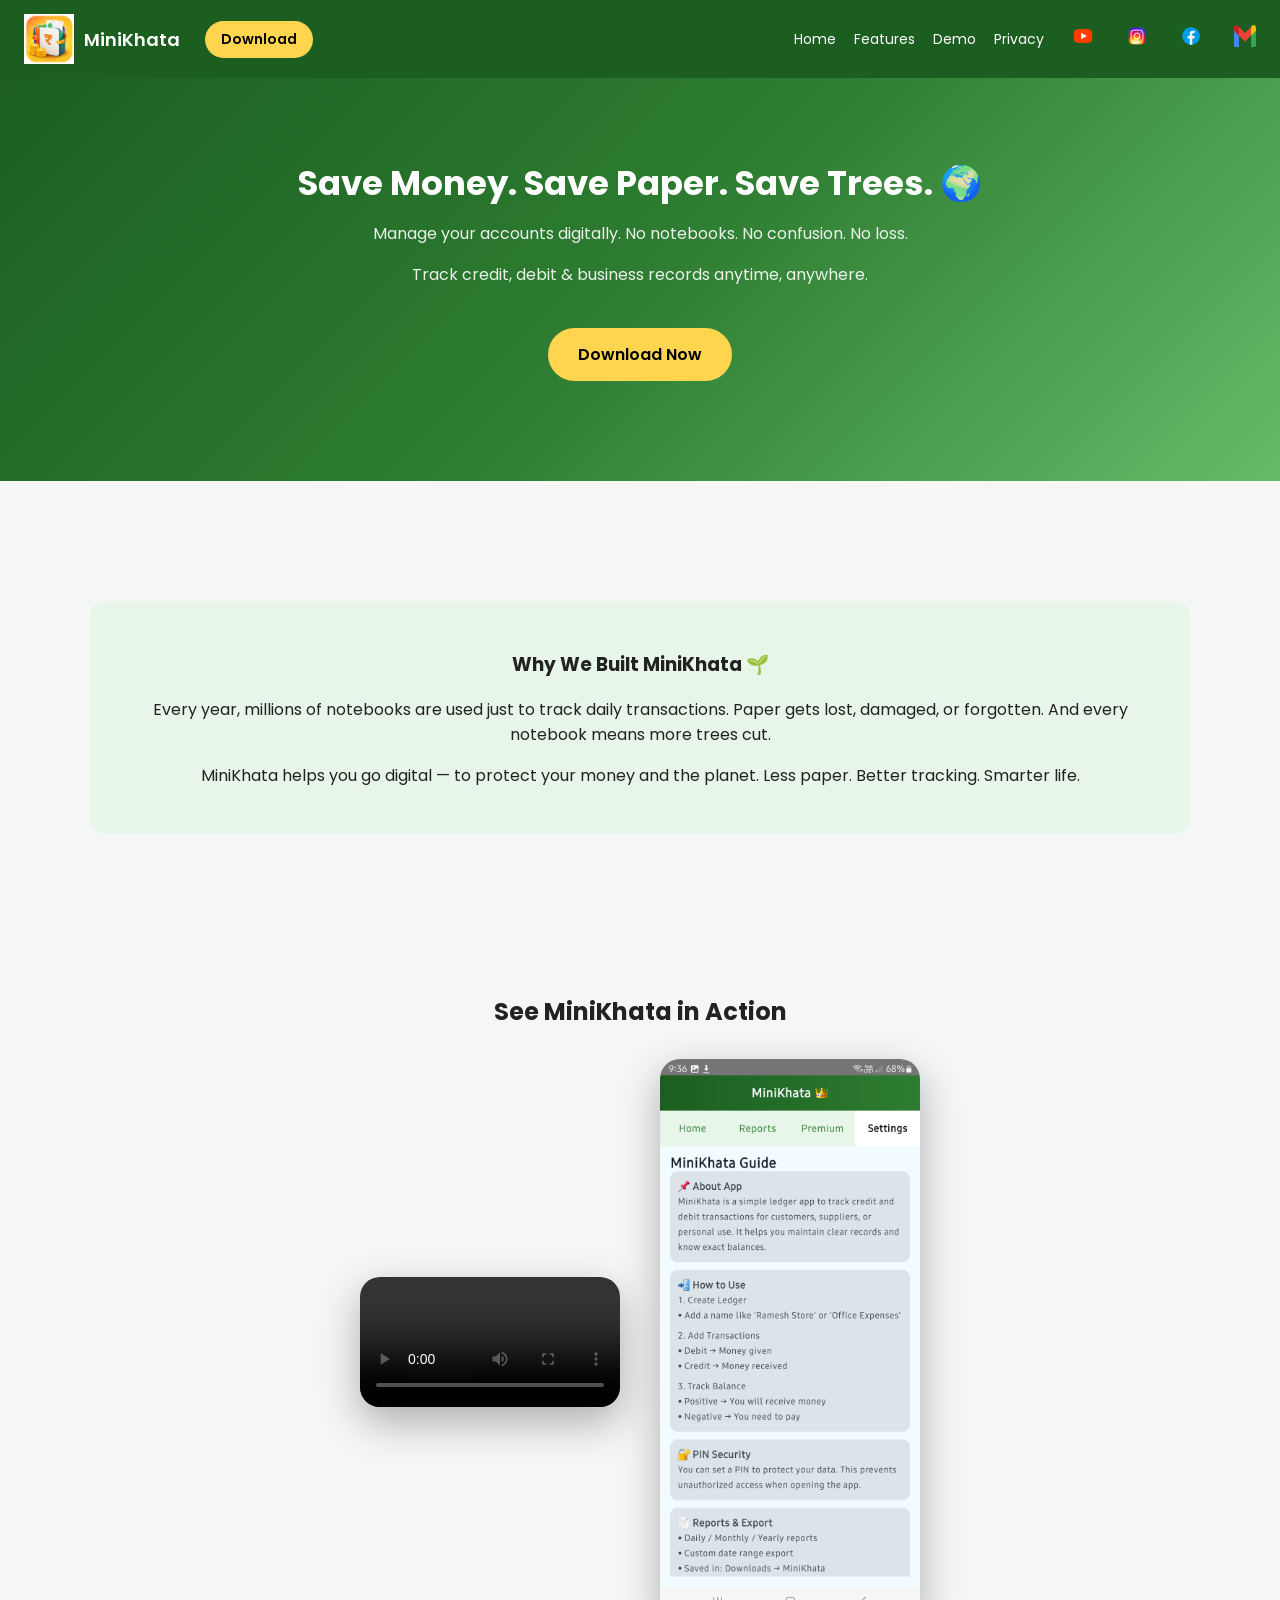
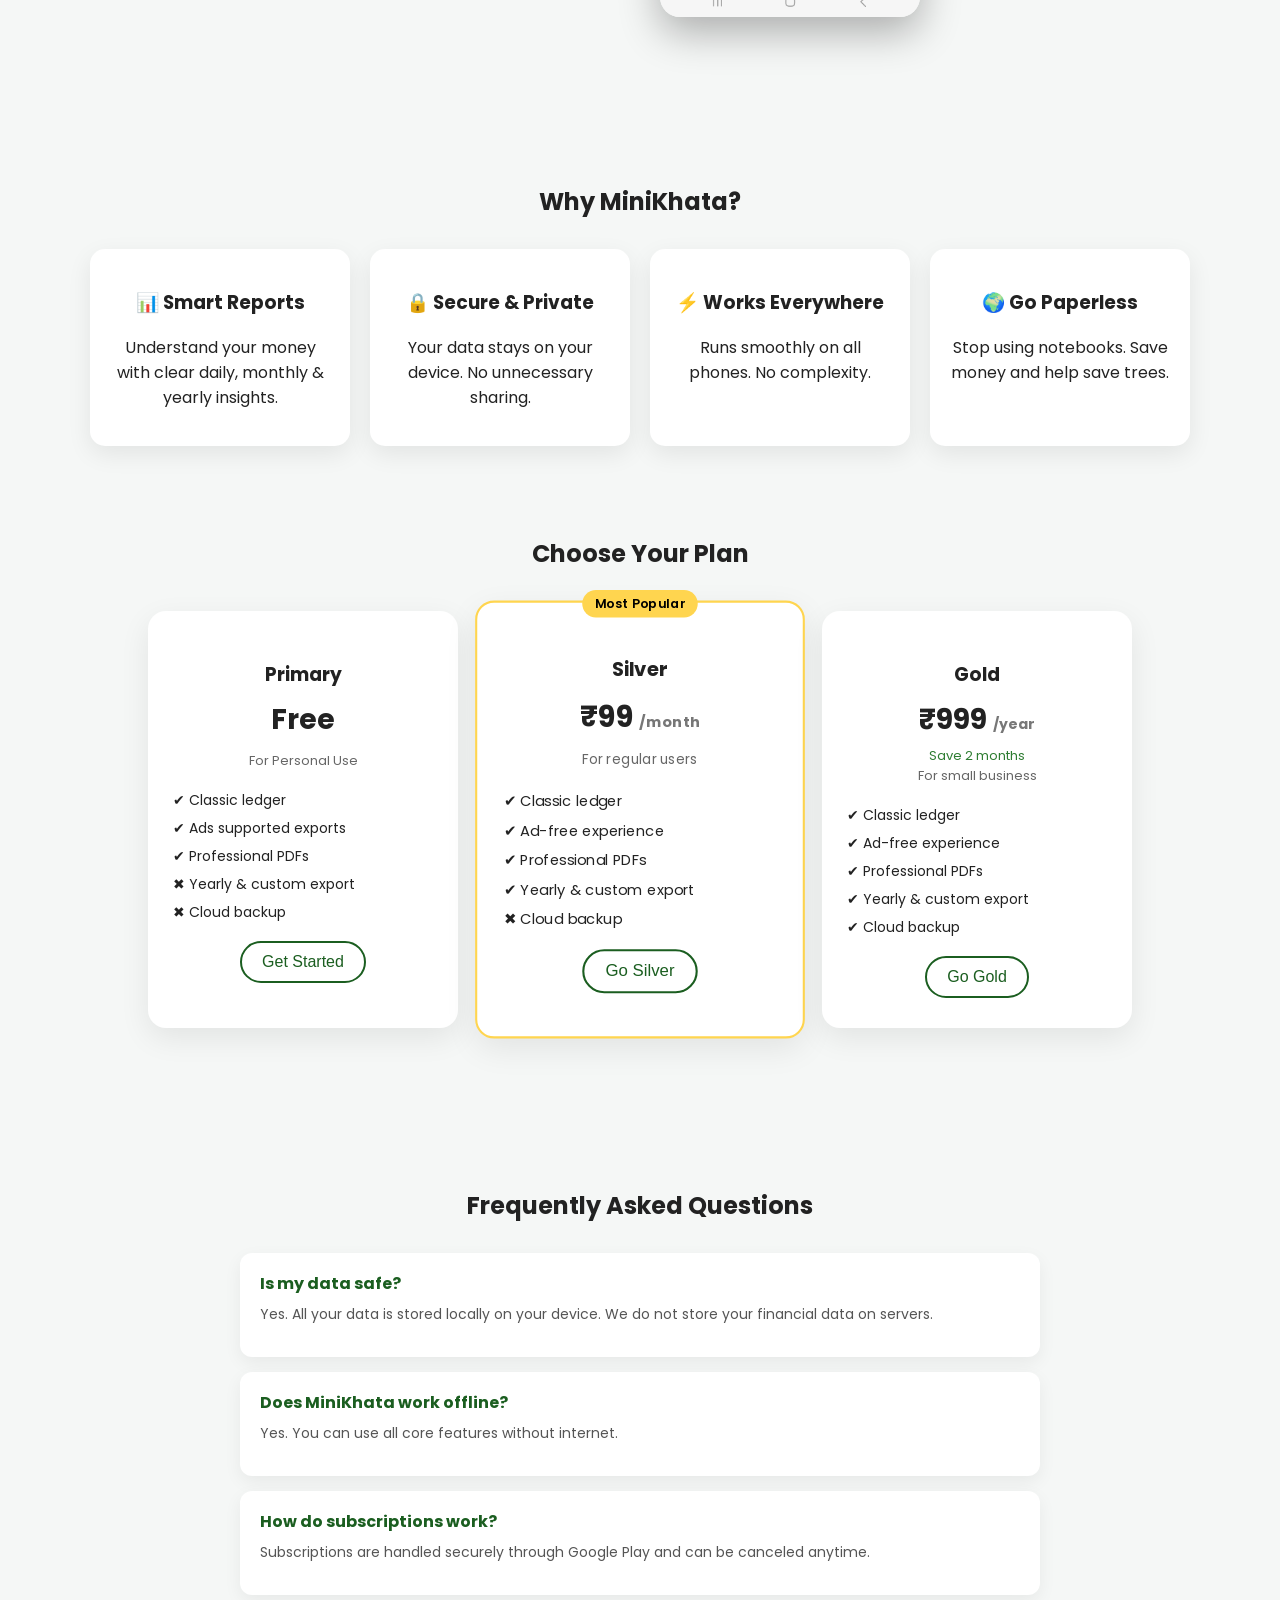
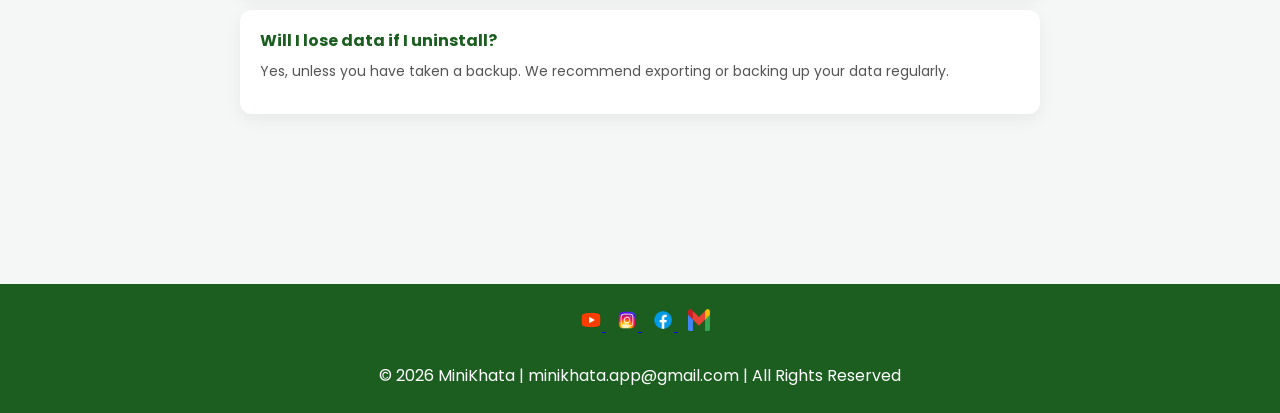
==== commit 6c093f1b: "Update index.html" ====
--- a/index.html
+++ b/index.html
@@ -585,7 +585,7 @@
 <img src="assets/icons/instagram.png">
 </a>
 
-<a href="https://fb.com/MiniKhata" target="_blank">
+<a href="https://www.facebook.com/61576456040023" target="_blank">
 <img src="assets/icons/facebook.png">
 </a>
 
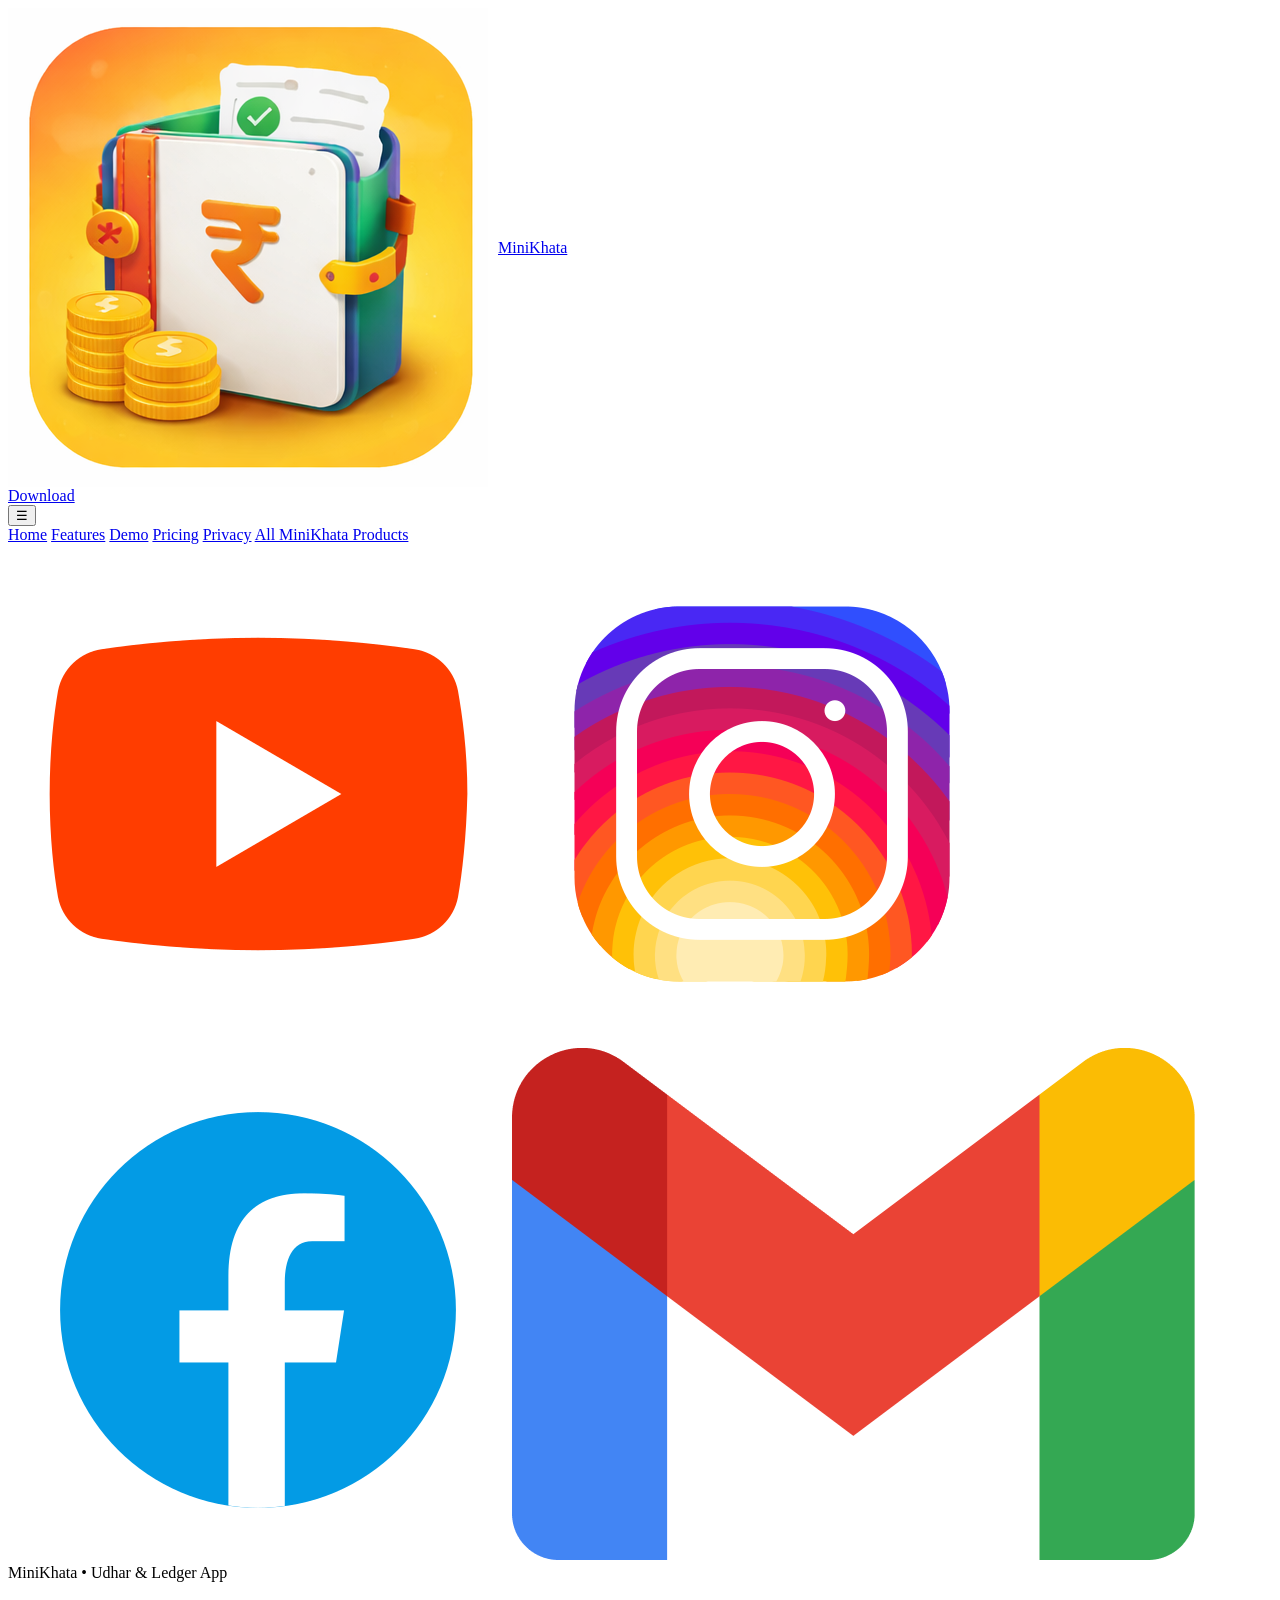
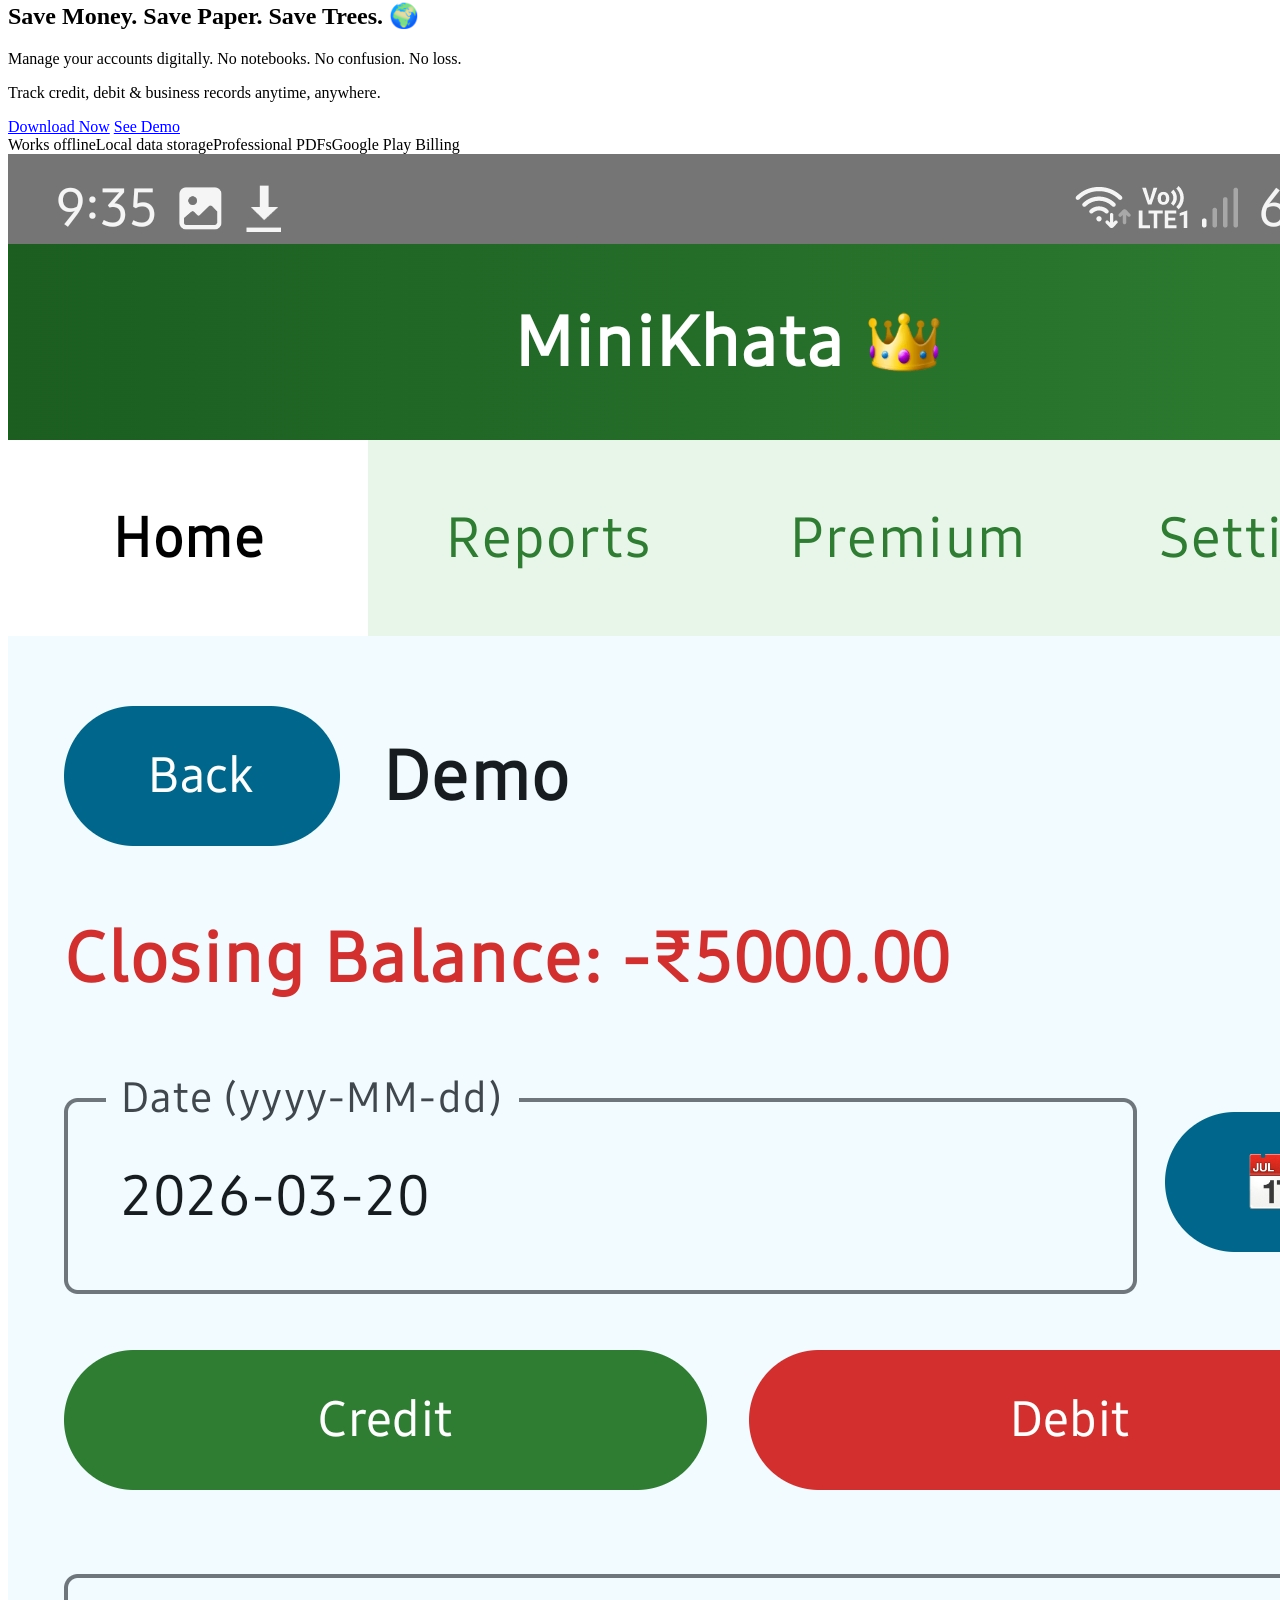
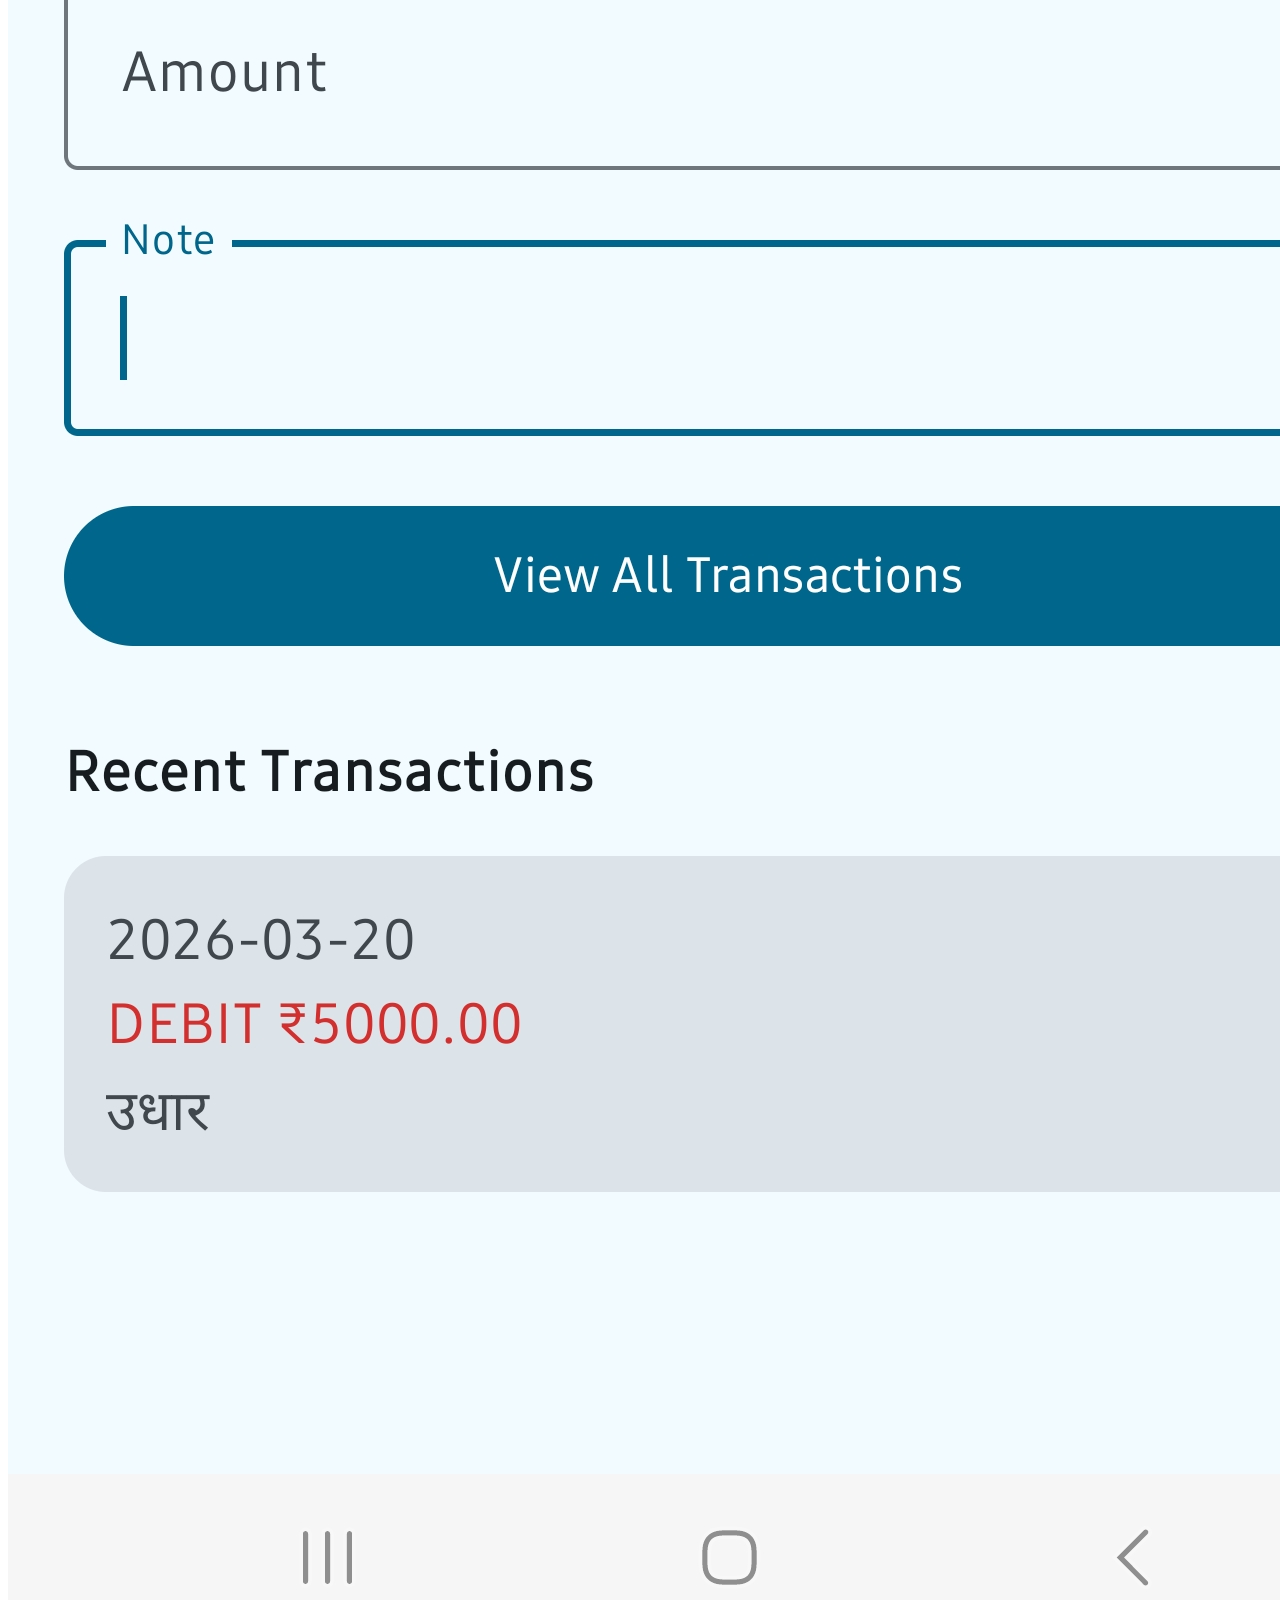
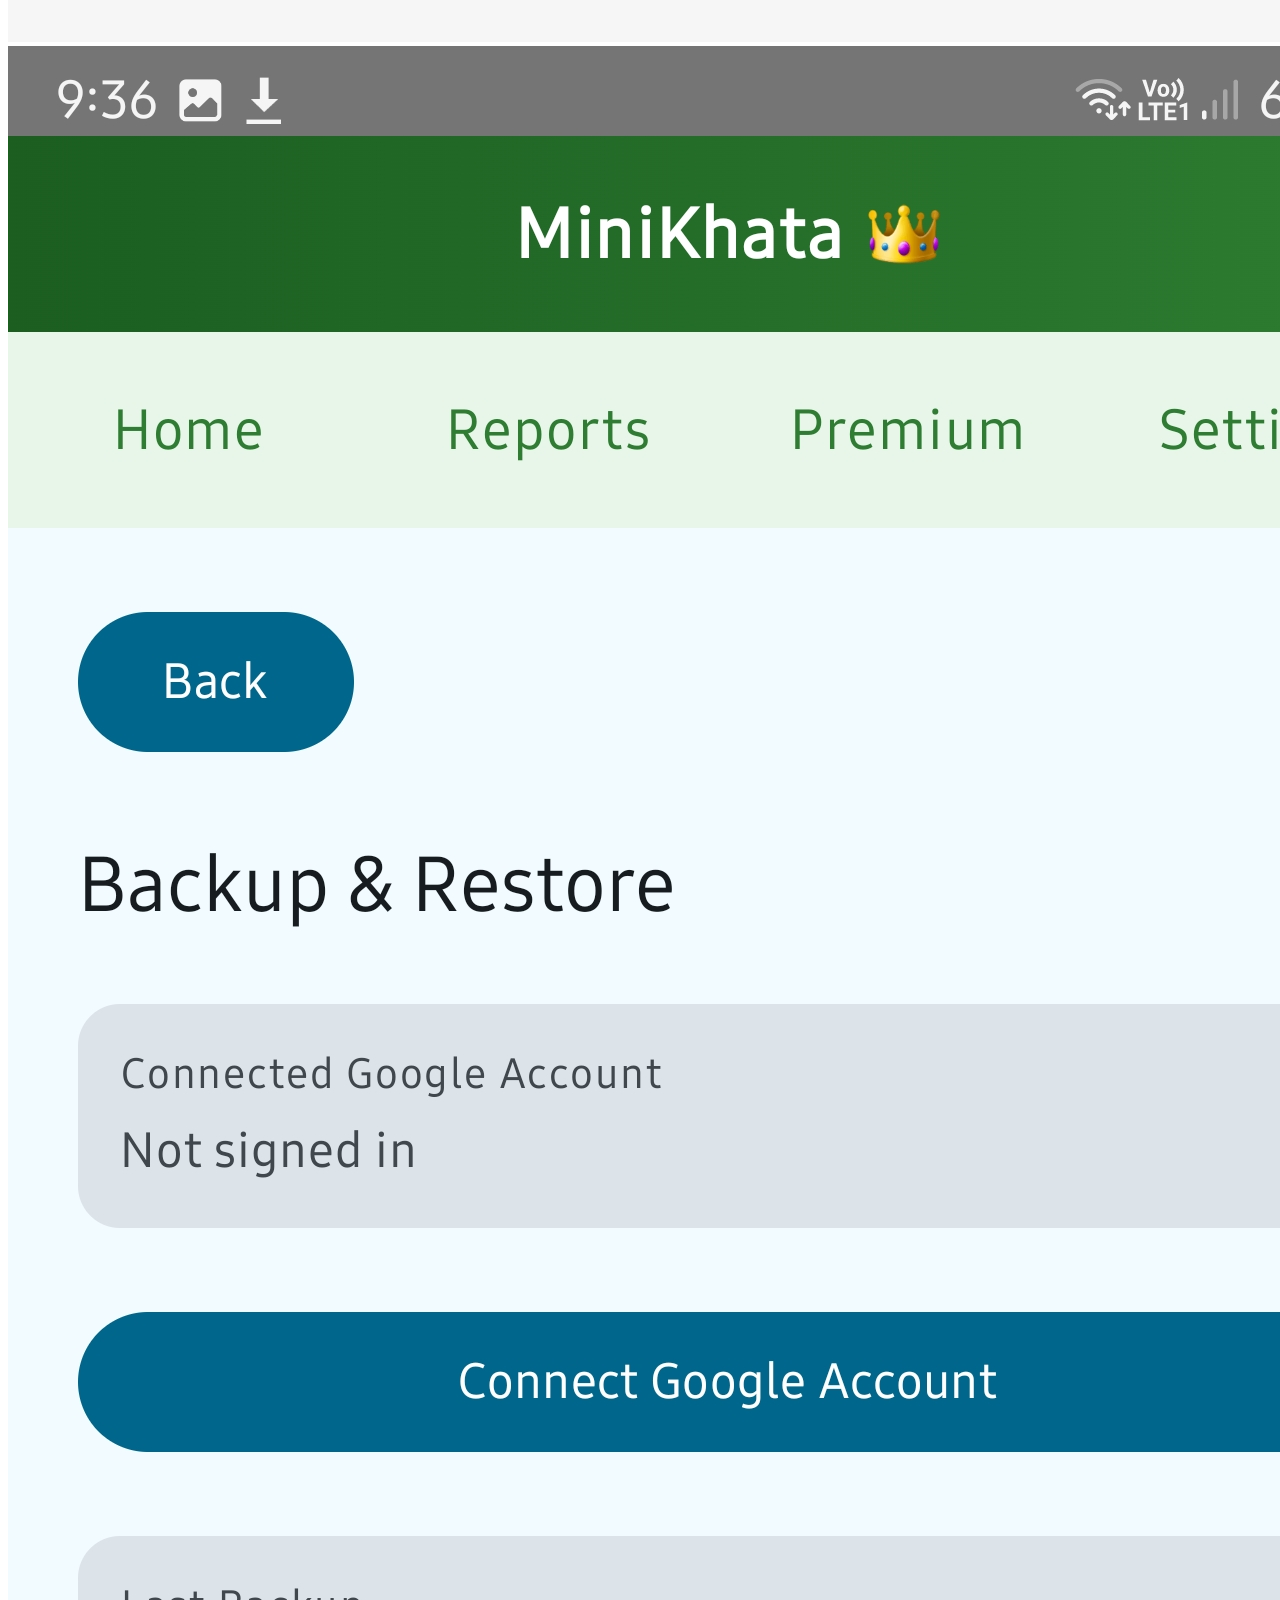
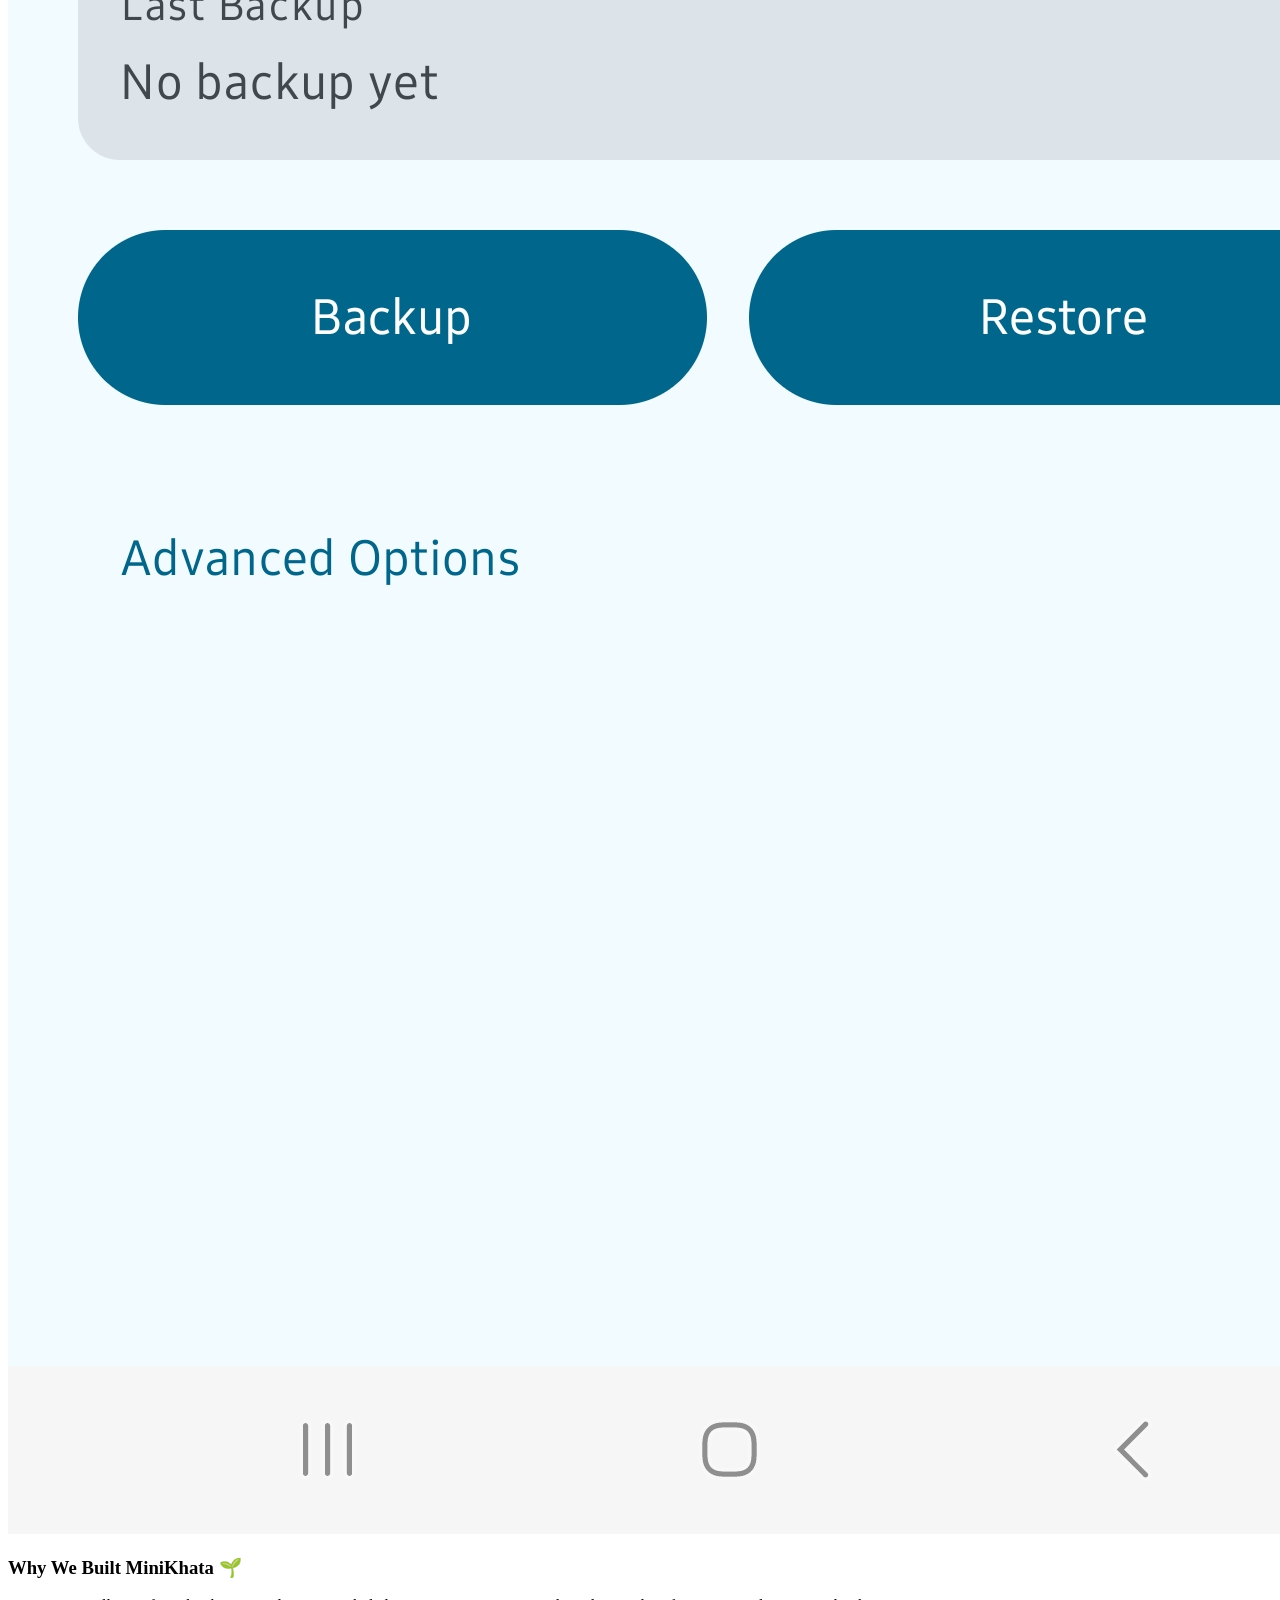
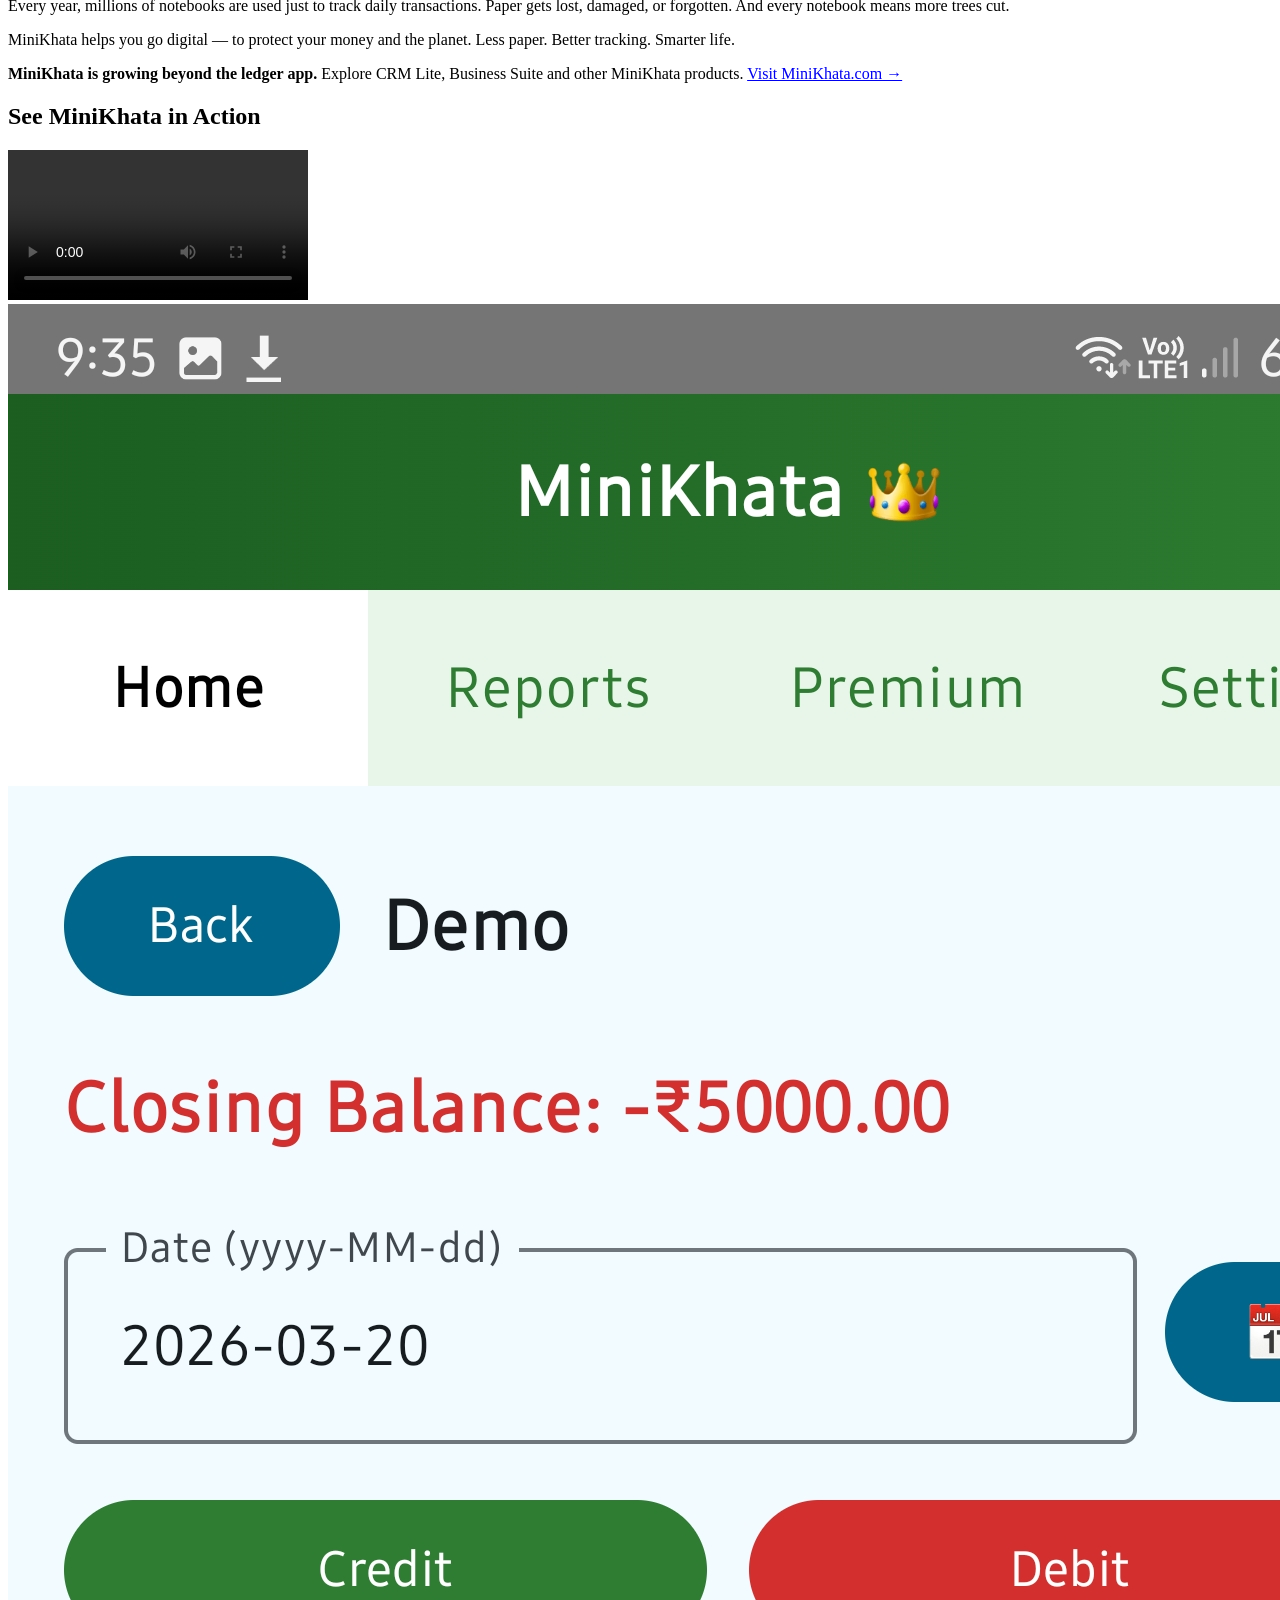
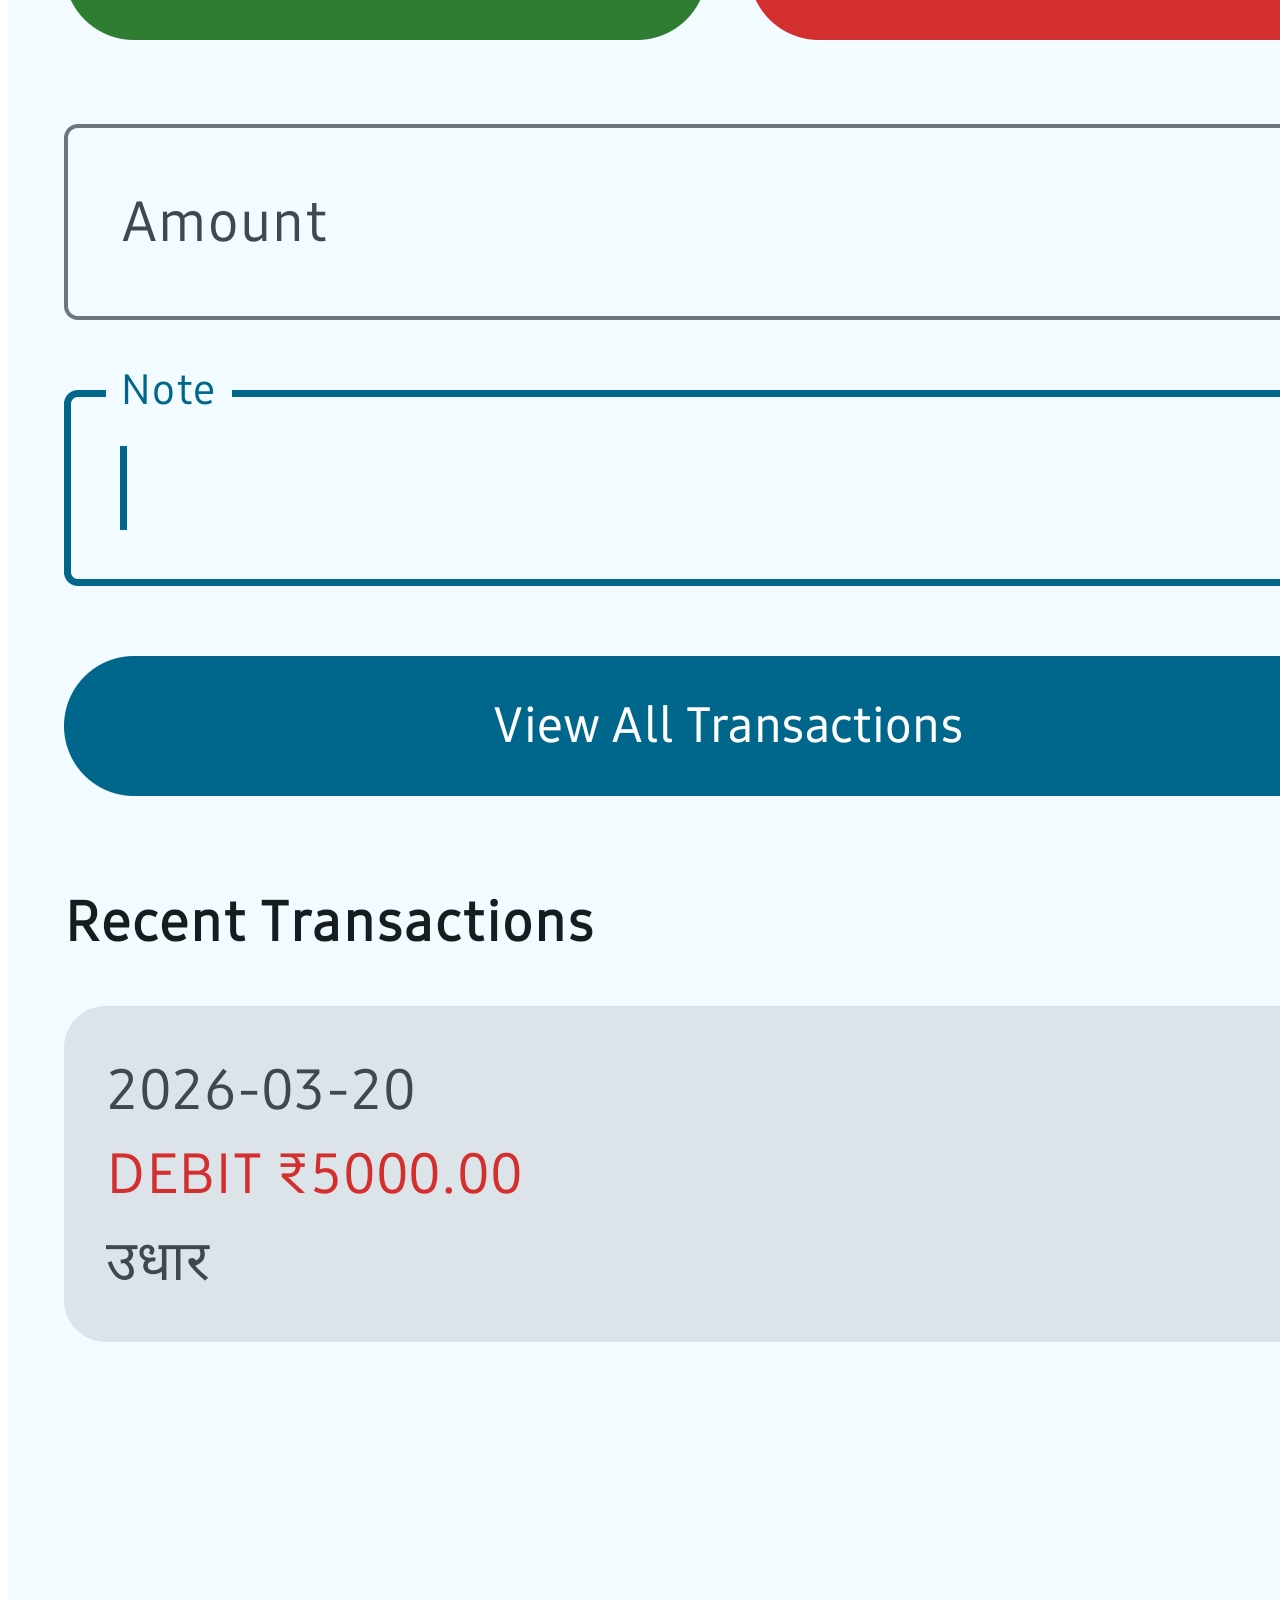
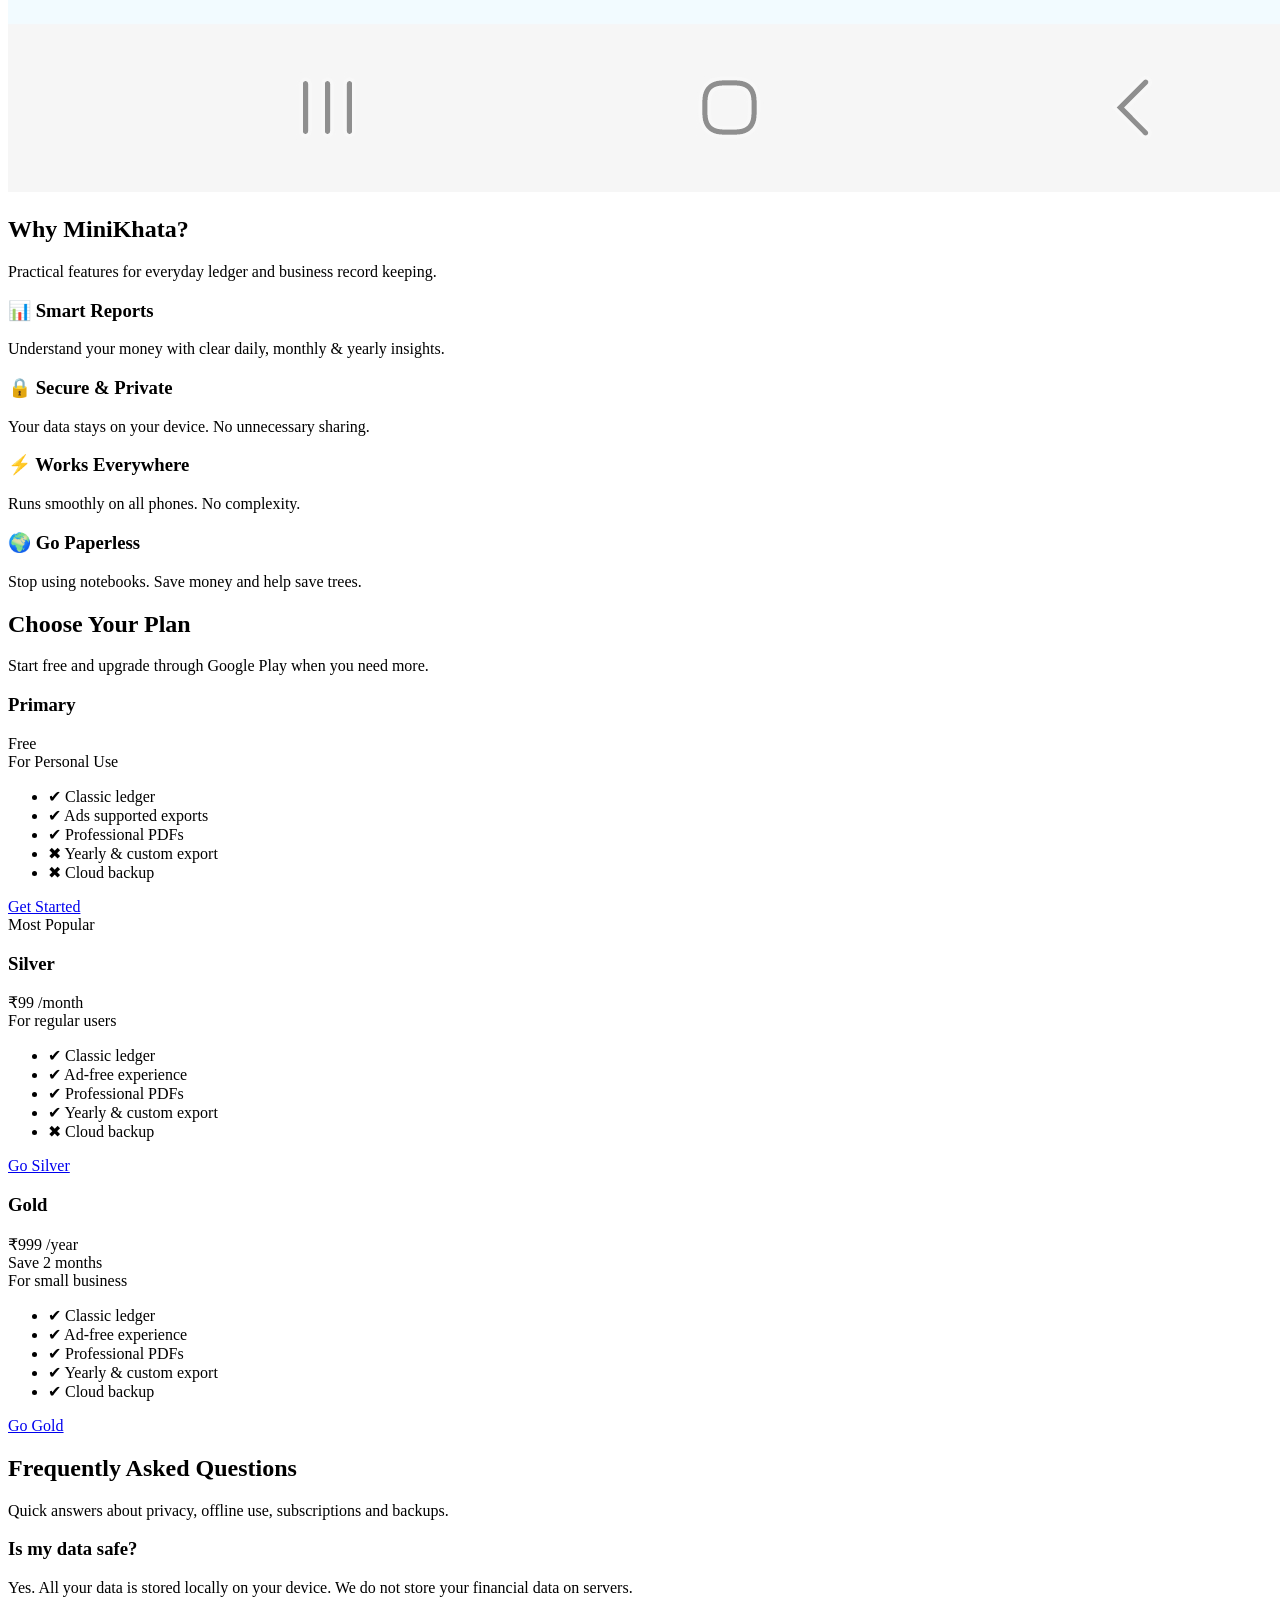
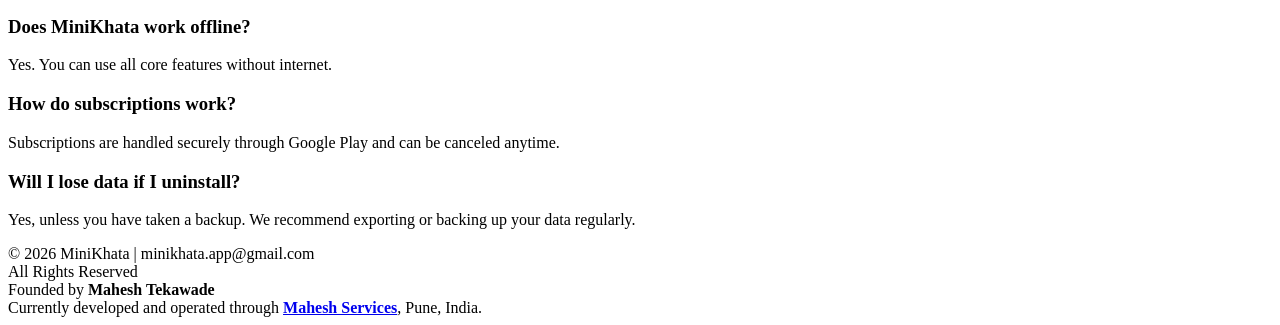
==== commit e9783930: "Add files via upload" ====
--- a/index.html
+++ b/index.html
@@ -4,626 +4,234 @@
 <meta charset="UTF-8">
 <meta name="viewport" content="width=device-width, initial-scale=1.0">
 
-<title>MiniKhata – Smart Ledger App</title>
+<title>MiniKhata – Udhar & Ledger App | Digital Khata for Android</title>
+<meta name="description" content="MiniKhata is an Android digital khata and customer ledger app for credit, debit, daily business records, reports, PDF exports and offline use.">
+<link rel="canonical" href="https://minikhata.in/">
+<meta property="og:type" content="website">
+<meta property="og:site_name" content="MiniKhata">
+<meta property="og:title" content="MiniKhata – Udhar & Ledger App">
+<meta property="og:description" content="Digital khata and customer ledger app for credit, debit, reports, exports and offline record keeping on Android.">
+<meta property="og:url" content="https://minikhata.in/">
+<meta property="og:image" content="https://minikhata.in/assets/icons/logo.png">
+<meta name="twitter:card" content="summary">
+<script type="application/ld+json">
+{
+  "@context": "https://schema.org",
+  "@graph": [
+    {
+      "@type": "WebSite",
+      "@id": "https://minikhata.in/#website",
+      "url": "https://minikhata.in/",
+      "name": "MiniKhata – Udhar & Ledger App",
+      "description": "Official MiniKhata Android app site for digital khata, customer ledger, credit and debit tracking.",
+      "publisher": {
+        "@id": "https://minikhata.in/#app"
+      }
+    },
+    {
+      "@type": "MobileApplication",
+      "@id": "https://minikhata.in/#app",
+      "name": "MiniKhata – Udhar & Ledger App",
+      "operatingSystem": "Android",
+      "applicationCategory": "FinanceApplication",
+      "url": "https://minikhata.in/",
+      "downloadUrl": "https://play.google.com/store/apps/details?id=com.mahesh.minikhata",
+      "description": "Android ledger app for customer credit, debit, daily records, reports and exports.",
+      "offers": [
+        {
+          "@type": "Offer",
+          "name": "Primary",
+          "price": "0",
+          "priceCurrency": "INR"
+        },
+        {
+          "@type": "Offer",
+          "name": "Silver",
+          "price": "99",
+          "priceCurrency": "INR"
+        },
+        {
+          "@type": "Offer",
+          "name": "Gold",
+          "price": "999",
+          "priceCurrency": "INR"
+        }
+      ],
+      "brand": {
+        "@type": "Brand",
+        "name": "MiniKhata",
+        "url": "https://minikhata.com/"
+      },
+      "creator": {
+        "@type": "Person",
+        "name": "Mahesh Tekawade"
+      },
+      "sameAs": [
+        "https://youtube.com/@minikhata-app",
+        "https://www.instagram.com/minikhata.app/",
+        "https://www.facebook.com/profile.php?id=61575447310297"
+      ]
+    },
+    {
+      "@type": "FAQPage",
+      "@id": "https://minikhata.in/#faq-schema",
+      "mainEntity": [
+        {
+          "@type": "Question",
+          "name": "Is my data safe?",
+          "acceptedAnswer": {
+            "@type": "Answer",
+            "text": "Yes. All your data is stored locally on your device. We do not store your financial data on servers."
+          }
+        },
+        {
+          "@type": "Question",
+          "name": "Does MiniKhata work offline?",
+          "acceptedAnswer": {
+            "@type": "Answer",
+            "text": "Yes. You can use all core features without internet."
+          }
+        },
+        {
+          "@type": "Question",
+          "name": "How do subscriptions work?",
+          "acceptedAnswer": {
+            "@type": "Answer",
+            "text": "Subscriptions are handled securely through Google Play and can be canceled anytime."
+          }
+        },
+        {
+          "@type": "Question",
+          "name": "Will I lose data if I uninstall?",
+          "acceptedAnswer": {
+            "@type": "Answer",
+            "text": "Yes, unless you have taken a backup. We recommend exporting or backing up your data regularly."
+          }
+        }
+      ]
+    }
+  ]
+}
+</script>
 
 <link href="https://fonts.googleapis.com/css2?family=Poppins:wght@300;500;700&display=swap" rel="stylesheet">
 
-<style>
-
-html, body {
-  height: 100%;
-}
-
-body {
-  display: flex;
-  flex-direction: column;
-}
-
-footer {
-  margin-top: auto;
-}
-
-body{
-margin:0;
-font-family:'Poppins',sans-serif;
-background:#f5f7f6;
-color:#222;
-}
-
-/* NAV STRUCTURE FIX */
-.nav {
-  display: flex;
-  justify-content: space-between;
-  align-items: center;
-  padding: 14px 24px;
-  background: #1B5E20;
-}
-
-/* LEFT SIDE */
-.nav-left {
-  display: flex;
-  align-items: center;
-  gap: 10px;
-}
-
-.logo {
-  width: 50px;
-  height: 50px;
-  object-fit: contain;
-}
-
-.nav-left .download-btn {
-  margin-left: 15px;
-}
-
-.brand {
-  color: white;
-  font-weight: 600;
-  font-size: 18px;
-}
-
-/* RIGHT SIDE */
-.nav-right {
-  display: flex;
-  align-items: center;
-}
-
-/* NAV */
-
-nav a{
-color:white;
-text-decoration:none;
-margin-left:18px;
-font-size:14px;
-}
-
-.download-btn{
-background:#FFD54F;
-color:black;
-padding:8px 16px;
-border-radius:20px;
-font-weight:600;
-}
-
-/* SOCIAL ICONS */
-.social-icons img{
-width:22px;
-height:22px;
-margin-left:10px;
-}
-
-/* HERO */
-.hero{
-background:linear-gradient(135deg,#1B5E20,#2E7D32,#66BB6A);
-color:white;
-text-align:center;
-padding:80px 20px 100px;
-}
-
-.hero h1{
-font-size:34px;
-color:white;
-max-width:700px;
-margin:auto;
-}
-
-.hero p{
-margin-top:12px;
-font-size:16px;
-opacity:0.9;
-}
-
-.btn{
-margin-top:25px;
-display:inline-block;
-padding:14px 30px;
-background:#FFD54F;
-color:black;
-border-radius:30px;
-text-decoration:none;
-font-weight:600;
-}
-
-/* MAIN SECTION */
-.section{
-padding:70px 20px;
-max-width:1100px;
-margin:auto;
-}
-
-.center{text-align:center;}
-
-/* PURPOSE */
-.purpose{
-background:#e8f5e9;
-text-align:center;
-border-radius:15px;
-padding:30px;
-margin-top:50px;
-}
-
-/* VIDEO + SLIDER */
-.showcase{
-display:flex;
-gap:40px;
-justify-content:center;
-align-items:center;
-flex-wrap:wrap;
-margin-top:30px;
-}
-
-video{
-width:260px;
-border-radius:20px;
-box-shadow:0 15px 40px rgba(0,0,0,0.3);
-}
-
-.slider img{
-width:260px;
-border-radius:20px;
-box-shadow:0 15px 40px rgba(0,0,0,0.3);
-}
-
-/* FEATURES */
-.features{
-display:grid;
-grid-template-columns:repeat(auto-fit,minmax(220px,1fr));
-gap:20px;
-margin-top:30px;
-}
-
-.card{
-background:white;
-padding:20px;
-border-radius:15px;
-box-shadow:0 8px 25px rgba(0,0,0,0.08);
-}
-
-/* PRICING SECTION */
-.pricing {
-  display: flex;
-  gap: 25px;
-  justify-content: center;
-  flex-wrap: wrap;
-  margin-top: 40px;
-}
-
-.price-card {
-  background: white;
-  padding: 30px 25px;
-  border-radius: 18px;
-  width: 260px;
-  box-shadow: 0 10px 30px rgba(0,0,0,0.08);
-  text-align: center;
-  position: relative;
-  transition: 0.3s;
-}
-
-.price-card:hover {
-  transform: translateY(-6px);
-  box-shadow: 0 18px 45px rgba(0,0,0,0.12);
-}
-
-.price-card h3 {
-  margin-bottom: 10px;
-}
-
-.price {
-  font-size: 28px;
-  font-weight: 700;
-  margin: 10px 0;
-}
-
-.price span {
-  font-size: 14px;
-  color: #777;
-}
-
-.tag {
-  font-size: 13px;
-  color: #666;
-  margin-bottom: 15px;
-}
-
-.price-card ul {
-  list-style: none;
-  padding: 0;
-  font-size: 14px;
-  line-height: 28px;
-  text-align: left;
-  margin: 15px 0;
-}
-
-.btn-outline {
-  display: inline-block;
-  padding: 10px 20px;
-  border-radius: 25px;
-  border: 2px solid #1B5E20;
-  color: #1B5E20;
-  text-decoration: none;
-  font-weight: 500;
-}
-
-.highlight {
-  border: 2px solid #FFD54F;
-  transform: scale(1.05);
-}
-
-.badge {
-  position: absolute;
-  top: -12px;
-  left: 50%;
-  transform: translateX(-50%);
-  background: #FFD54F;
-  color: black;
-  padding: 4px 12px;
-  border-radius: 20px;
-  font-size: 12px;
-  font-weight: 600;
-}
-
-.save {
-  color: #2E7D32;
-  font-size: 13px;
-  margin-top: -5px;
-}
-
-
-/* FAQ */
-.faq {
-  max-width: 800px;
-  margin: 30px auto;
-  text-align: left;
-}
-
-.faq-item {
-  background: white;
-  padding: 18px 20px;
-  border-radius: 12px;
-  margin-bottom: 15px;
-  box-shadow: 0 6px 18px rgba(0,0,0,0.06);
-}
-
-.faq-item h3 {
-  margin: 0;
-  font-size: 16px;
-  color: #1B5E20;
-}
-
-.faq-item p {
-  margin-top: 8px;
-  font-size: 14px;
-  color: #555;
-}
-
-/* FOOTER */
-footer{
-text-align:center;
-padding:25px;
-background:#1B5E20;
-color:white;
-}
-
-
-/* MOBILE */
-@media (max-width: 600px){
-
-  .hero h1{
-    font-size:24px;
-    padding:0 10px;
-  }
-
-  .hero p{
-    font-size:14px;
-    padding:0 10px;
-  }
-
-  video,
-  .slider img{
-    width:100%;
-    max-width:260px;
-  }
-
-  .nav-right{
-    display:none; /* clean mobile nav */
-  }
-
-  .nav-left{
-    justify-content:space-between;
-    width:100%;
-  }
-
-
-</style>
+<link rel="stylesheet" href="assets/site.css">
 </head>
 
 <body>
-
-<!-- NAV -->
 <nav class="nav">
-
-  <!-- LEFT: LOGO + NAME -->
   <div class="nav-left">
-    <img src="assets/icons/logo.png" class="logo">
-    <span class="brand">MiniKhata</span>
-
-<a href="https://play.google.com/store/apps/details?id=com.mahesh.minikhata" class="download-btn">
-      Download
-    </a>
-  </div>
-
-  <!-- RIGHT -->
+    <a href="#home" style="display:flex;align-items:center;gap:10px"><img src="assets/icons/logo.png" class="logo" alt="MiniKhata logo"><span class="brand">MiniKhata</span></a>
+    <a href="https://play.google.com/store/apps/details?id=com.mahesh.minikhata" class="download-btn" target="_blank" rel="noopener">Download</a>
+  </div>
+  <button class="menu-btn" aria-label="Open menu" aria-expanded="false">☰</button>
   <div class="nav-right">
-
     <a href="#home">Home</a>
     <a href="#features">Features</a>
     <a href="#showcase">Demo</a>
+    <a href="#pricing">Pricing</a>
     <a href="privacy.html">Privacy</a>
-
+    <a href="https://minikhata.com/" target="_blank" rel="noopener">All MiniKhata Products</a>
     <div class="social-icons">
-      <a href="https://youtube.com/@minikhata-app" target="_blank">
-        <img src="assets/icons/youtube.png">
-      </a>
-      <a href="https://www.instagram.com/minikhata.app/" target="_blank">
-        <img src="assets/icons/instagram.png">
-      </a>
-      <a href="https://fb.com/MiniKhata" target="_blank">
-        <img src="assets/icons/facebook.png">
-      </a>
-      <a href="mailto:minikhata.app@gmail.com">
-        <img src="assets/icons/gmail.png">
-      </a>
-    </div>
-
-  </div>
-
+      <a href="https://youtube.com/@minikhata-app" target="_blank" rel="noopener"><img src="assets/icons/youtube.png" alt="YouTube"></a>
+      <a href="https://www.instagram.com/minikhata.app/" target="_blank" rel="noopener"><img src="assets/icons/instagram.png" alt="Instagram"></a>
+      <a href="https://www.facebook.com/profile.php?id=61575447310297" target="_blank" rel="noopener"><img src="assets/icons/facebook.png" alt="Facebook"></a>
+      <a href="mailto:minikhata.app@gmail.com"><img src="assets/icons/gmail.png" alt="Email"></a>
+    </div>
+  </div>
 </nav>
-
 <main>
-
-<!-- HERO -->
-<section class="hero" id="home">
-
-<h1>Save Money. Save Paper. Save Trees. 🌍</h1>
-
-<p>Manage your accounts digitally. No notebooks. No confusion. No loss.</p>
-
-<p>Track credit, debit & business records anytime, anywhere.</p>
-
-<a href="https://play.google.com/store/apps/details?id=com.mahesh.minikhata" class="btn">
-Download Now
-</a>
-
-</section>
-
-<!-- PURPOSE -->
-
-<section class="section center">
-
-<div class="purpose">
-
-<h3>Why We Built MiniKhata 🌱</h3>
-
-<p>
-Every year, millions of notebooks are used just to track daily transactions.
-Paper gets lost, damaged, or forgotten.
-And every notebook means more trees cut.
-</p>
-
-<p>
-MiniKhata helps you go digital — to protect your money and the planet.
-Less paper. Better tracking. Smarter life.
-</p>
-
-</div>
-
-</section>
-
-
-<!-- SHOWCASE -->
-
-<section class="section center" id="showcase">
-
-<h2>See MiniKhata in Action</h2>
-
-<div class="showcase">
-
-<video controls>
-<source src="assets/video/demo.mp4" type="video/mp4">
-</video>
-
-<div class="slider">
-<img id="slide" src="assets/screens/1.jpg">
-</div>
-
-</div>
-
-</section>
-
-<!-- FEATURES -->
-<section class="section center" id="features">
-
-<h2>Why MiniKhata?</h2>
-
-<div class="features">
-
-<div class="card">
-<h3>📊 Smart Reports</h3>
-<p>Understand your money with clear daily, monthly & yearly insights.</p>
-</div>
-
-<div class="card">
-<h3>🔒 Secure & Private</h3>
-<p>Your data stays on your device. No unnecessary sharing.</p>
-</div>
-
-<div class="card">
-<h3>⚡ Works Everywhere</h3>
-<p>Runs smoothly on all phones. No complexity.</p>
-</div>
-
-<div class="card">
-<h3>🌍 Go Paperless</h3>
-<p>Stop using notebooks. Save money and help save trees.</p>
-</div>
-
-</div>
-
-<!-- PRICING -->
-
-<section class="section center" id="pricing">
-
-  <h2>Choose Your Plan</h2>
-
+<section class="hero" id="home"><div class="container hero-grid">
+  <div>
+    <span class="kicker">MiniKhata • Udhar & Ledger App</span>
+    <h1>Save Money. Save Paper. Save Trees. 🌍</h1>
+    <p>Manage your accounts digitally. No notebooks. No confusion. No loss.</p>
+    <p>Track credit, debit & business records anytime, anywhere.</p>
+    <div class="btn-row">
+      <a href="https://play.google.com/store/apps/details?id=com.mahesh.minikhata" class="btn btn-primary" target="_blank" rel="noopener">Download Now</a>
+      <a href="#showcase" class="btn btn-light">See Demo</a>
+    </div>
+    <div class="trust-row"><span class="pill">Works offline</span><span class="pill">Local data storage</span><span class="pill">Professional PDFs</span><span class="pill">Google Play Billing</span></div>
+  </div>
+  <div class="hero-visual">
+    <div class="phone-stack"><div class="phone"><img src="assets/screens/1.jpg" alt="MiniKhata app screen"></div><div class="phone secondary"><img src="assets/screens/2.jpg" alt="MiniKhata ledger screen"></div></div>
+  </div>
+</div></section>
+
+<section class="section"><div class="container purpose-wrap">
+  <div class="purpose">
+    <h3>Why We Built MiniKhata 🌱</h3>
+    <p>Every year, millions of notebooks are used just to track daily transactions. Paper gets lost, damaged, or forgotten. And every notebook means more trees cut.</p>
+    <p>MiniKhata helps you go digital — to protect your money and the planet. Less paper. Better tracking. Smarter life.</p>
+  </div>
+  <div class="ecosystem-strip">
+    <strong>MiniKhata is growing beyond the ledger app.</strong>
+    <span>Explore CRM Lite, Business Suite and other MiniKhata products.</span>
+    <a href="https://minikhata.com/" target="_blank" rel="noopener">Visit MiniKhata.com →</a>
+  </div>
+</div></section>
+
+<section class="section" id="showcase"><div class="container">
+  <div class="section-title">
+    <div><h2>See MiniKhata in Action</h2></div>
+  </div>
+
+  <div class="media-row media-row-two">
+    <div class="media-tile video-tile media-clean">
+      <video controls playsinline preload="metadata">
+        <source src="assets/video/demo.mp4" type="video/mp4">
+      </video>
+    </div>
+
+    <div class="media-tile media-clean">
+      <img id="slide" src="assets/screens/1.jpg" alt="MiniKhata app screenshot">
+    </div>
+  </div>
+</div></section>
+
+<section class="section" id="features"><div class="container">
+  <div class="section-title"><div><h2>Why MiniKhata?</h2><p>Practical features for everyday ledger and business record keeping.</p></div></div>
+  <div class="features">
+    <div class="card"><h3>📊 Smart Reports</h3><p>Understand your money with clear daily, monthly & yearly insights.</p></div>
+    <div class="card"><h3>🔒 Secure & Private</h3><p>Your data stays on your device. No unnecessary sharing.</p></div>
+    <div class="card"><h3>⚡ Works Everywhere</h3><p>Runs smoothly on all phones. No complexity.</p></div>
+    <div class="card"><h3>🌍 Go Paperless</h3><p>Stop using notebooks. Save money and help save trees.</p></div>
+  </div>
+</div></section>
+
+<section class="section" id="pricing"><div class="container">
+  <div class="section-title"><div><h2>Choose Your Plan</h2><p>Start free and upgrade through Google Play when you need more.</p></div></div>
   <div class="pricing">
-
-    <!-- PRIMARY -->
-    <div class="price-card">
-      <h3>Primary</h3>
-      <div class="price">Free</div>
-      <div class="tag">For Personal Use</div>
-
-      <ul>
-        <li>✔ Classic ledger</li>
-        <li>✔ Ads supported exports</li>
-        <li>✔ Professional PDFs</li>
-        <li>✖ Yearly & custom export</li>
-        <li>✖ Cloud backup</li>
-      </ul>
-
-   <a href="https://play.google.com/store/apps/details?id=com.mahesh.minikhata" class="btn-outline">Get Started</a>
-
-</div>
-
-    <!-- SILVER -->
-    <div class="price-card highlight">
-      <div class="badge">Most Popular</div>
-
-      <h3>Silver</h3>
-      <div class="price">₹99 <span>/month</span></div>
-      <div class="tag">For regular users</div>
-
-      <ul>
-        <li>✔ Classic ledger</li>
-        <li>✔ Ad-free experience</li>
-        <li>✔ Professional PDFs</li>
-        <li>✔ Yearly & custom export</li>
-        <li>✖ Cloud backup</li>
-      </ul>
-
-    <a href="https://play.google.com/store/apps/details?id=com.mahesh.minikhata" class="btn-outline">Go Silver</a>
-
-</div>
-
-    <!-- GOLD -->
-    <div class="price-card">
-      <h3>Gold</h3>
-      <div class="price">₹999 <span>/year</span></div>
-      <div class="save">Save 2 months</div>
- 	<div class="tag">For small business</div>
-
-      <ul>
-        <li>✔ Classic ledger</li>
-        <li>✔ Ad-free experience</li>
-        <li>✔ Professional PDFs</li>
-        <li>✔ Yearly & custom export</li>
-        <li>✔ Cloud backup</li>
-      </ul>
-
-      <a href="https://play.google.com/store/apps/details?id=com.mahesh.minikhata" class="btn-outline">Go Gold</a>
-
-    </div>
-
-  </div>
-
-</section>
-
-
-<!----FAQ SECTION-------->
-
-<section class="section center" id="faq">
-
-  <h2>Frequently Asked Questions</h2>
-
+    <div class="price-card"><h3>Primary</h3><div class="price">Free</div><div class="tag">For Personal Use</div><ul><li>✔ Classic ledger</li><li>✔ Ads supported exports</li><li>✔ Professional PDFs</li><li>✖ Yearly & custom export</li><li>✖ Cloud backup</li></ul><a href="https://play.google.com/store/apps/details?id=com.mahesh.minikhata" class="btn-outline" target="_blank" rel="noopener">Get Started</a></div>
+    <div class="price-card highlight"><div class="badge">Most Popular</div><h3>Silver</h3><div class="price">₹99 <span>/month</span></div><div class="tag">For regular users</div><ul><li>✔ Classic ledger</li><li>✔ Ad-free experience</li><li>✔ Professional PDFs</li><li>✔ Yearly & custom export</li><li>✖ Cloud backup</li></ul><a href="https://play.google.com/store/apps/details?id=com.mahesh.minikhata" class="btn-outline" target="_blank" rel="noopener">Go Silver</a></div>
+    <div class="price-card"><h3>Gold</h3><div class="price">₹999 <span>/year</span></div><div class="save">Save 2 months</div><div class="tag">For small business</div><ul><li>✔ Classic ledger</li><li>✔ Ad-free experience</li><li>✔ Professional PDFs</li><li>✔ Yearly & custom export</li><li>✔ Cloud backup</li></ul><a href="https://play.google.com/store/apps/details?id=com.mahesh.minikhata" class="btn-outline" target="_blank" rel="noopener">Go Gold</a></div>
+  </div>
+</div></section>
+
+<section class="section" id="faq"><div class="container">
+  <div class="section-title"><div><h2>Frequently Asked Questions</h2><p>Quick answers about privacy, offline use, subscriptions and backups.</p></div></div>
   <div class="faq">
-
-    <div class="faq-item">
-      <h3>Is my data safe?</h3>
-      <p>Yes. All your data is stored locally on your device. We do not store your financial data on servers.</p>
-    </div>
-
-    <div class="faq-item">
-      <h3>Does MiniKhata work offline?</h3>
-      <p>Yes. You can use all core features without internet.</p>
-    </div>
-
-    <div class="faq-item">
-      <h3>How do subscriptions work?</h3>
-      <p>Subscriptions are handled securely through Google Play and can be canceled anytime.</p>
-    </div>
-
-    <div class="faq-item">
-      <h3>Will I lose data if I uninstall?</h3>
-      <p>Yes, unless you have taken a backup. We recommend exporting or backing up your data regularly.</p>
-    </div>
-
-  </div>
-
-</section>
-
+    <div class="faq-item"><h3>Is my data safe?</h3><p>Yes. All your data is stored locally on your device. We do not store your financial data on servers.</p></div>
+    <div class="faq-item"><h3>Does MiniKhata work offline?</h3><p>Yes. You can use all core features without internet.</p></div>
+    <div class="faq-item"><h3>How do subscriptions work?</h3><p>Subscriptions are handled securely through Google Play and can be canceled anytime.</p></div>
+    <div class="faq-item"><h3>Will I lose data if I uninstall?</h3><p>Yes, unless you have taken a backup. We recommend exporting or backing up your data regularly.</p></div>
+  </div>
+</div></section>
 </main>
-
-<!-- FOOTER -->
-<footer>
-
-<div class="social-icons">
-<a href="https://youtube.com/@minikhata-app" target="_blank">
-<img src="assets/icons/youtube.png">
-</a>
-
-<a href="https://www.instagram.com/minikhata.app/" target="_blank">
-<img src="assets/icons/instagram.png">
-</a>
-
-<a href="https://www.facebook.com/61576456040023" target="_blank">
-<img src="assets/icons/facebook.png">
-</a>
-
-<a href="mailto:minikhata.app@gmail.com">
-<img src="assets/icons/gmail.png">
-</a>
-</div>
-
-<br>
-© 2026 MiniKhata | minikhata.app@gmail.com | All Rights Reserved
-
-</footer>
-
-<!-- SLIDER SCRIPT -->
-<script>
-
-let images = [
-"assets/screens/1.jpg",
-"assets/screens/2.jpg",
-"assets/screens/3.jpg",
-"assets/screens/4.jpg",
-"assets/screens/5.jpg",
-"assets/screens/6.jpg",
-"assets/screens/7.jpg",
-"assets/screens/8.jpg",
-"assets/screens/9.jpg",
-"assets/screens/10.jpg",
-"assets/screens/11.jpg"
-];
-
-let i = 0;
-
-setInterval(() => {
-i = (i + 1) % images.length;
-document.getElementById("slide").src = images[i];
-}, 700);
-
-</script>
-
-</body>
-</html>
+<footer class="footer"><div class="container footer-compact">
+  <div class="footer-cell">
+    <div>© 2026 MiniKhata | minikhata.app@gmail.com</div>
+  </div>
+  <div class="footer-cell footer-right">
+    <div>All Rights Reserved</div>
+  </div>
+  <div class="footer-cell footer-founder">
+    <div>Founded by <strong>Mahesh Tekawade</strong></div>
+  </div>
+  <div class="footer-cell footer-right footer-founder">
+    <div>Currently developed and operated through <a href="https://maheshservices.github.io/" target="_blank" rel="noopener"><strong>Mahesh Services</strong></a>, Pune, India.</div>
+  </div>
+</div></footer>
+<script src="assets/site.js"></script>
+</body></html>
